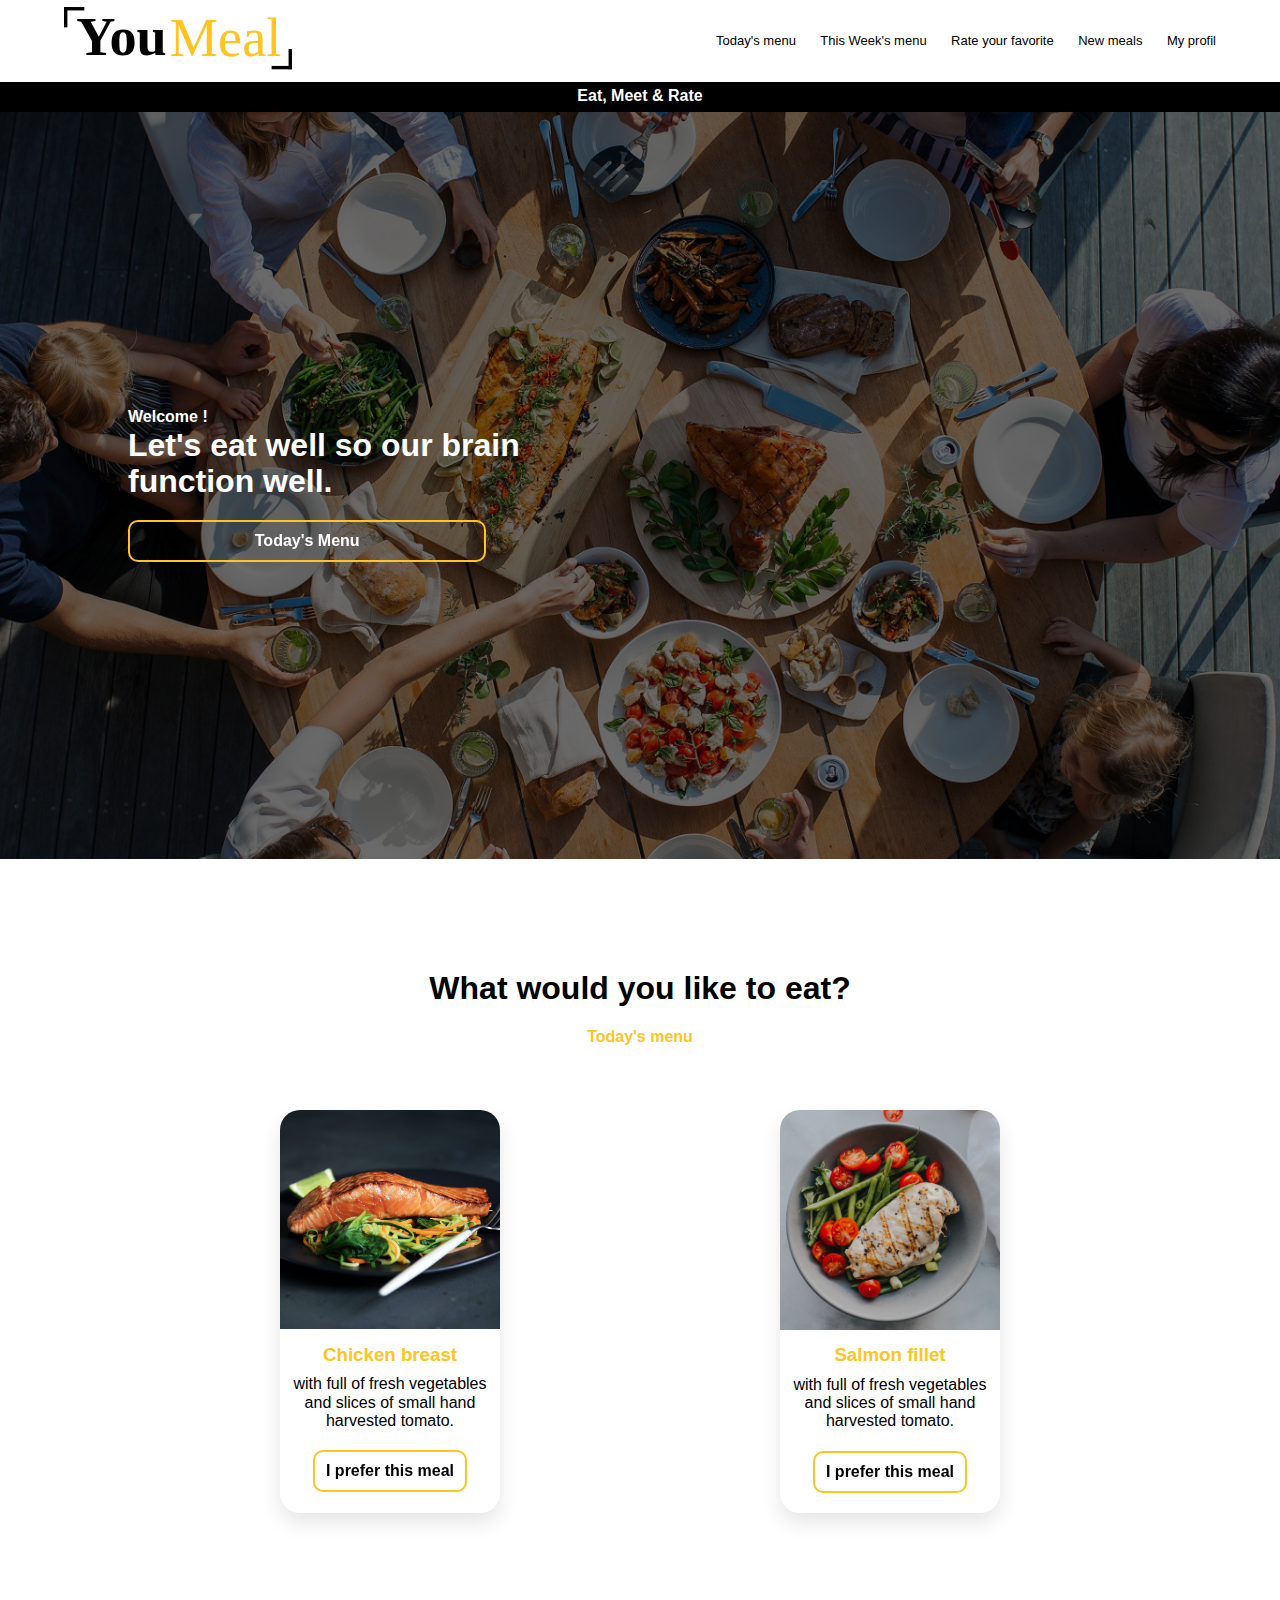
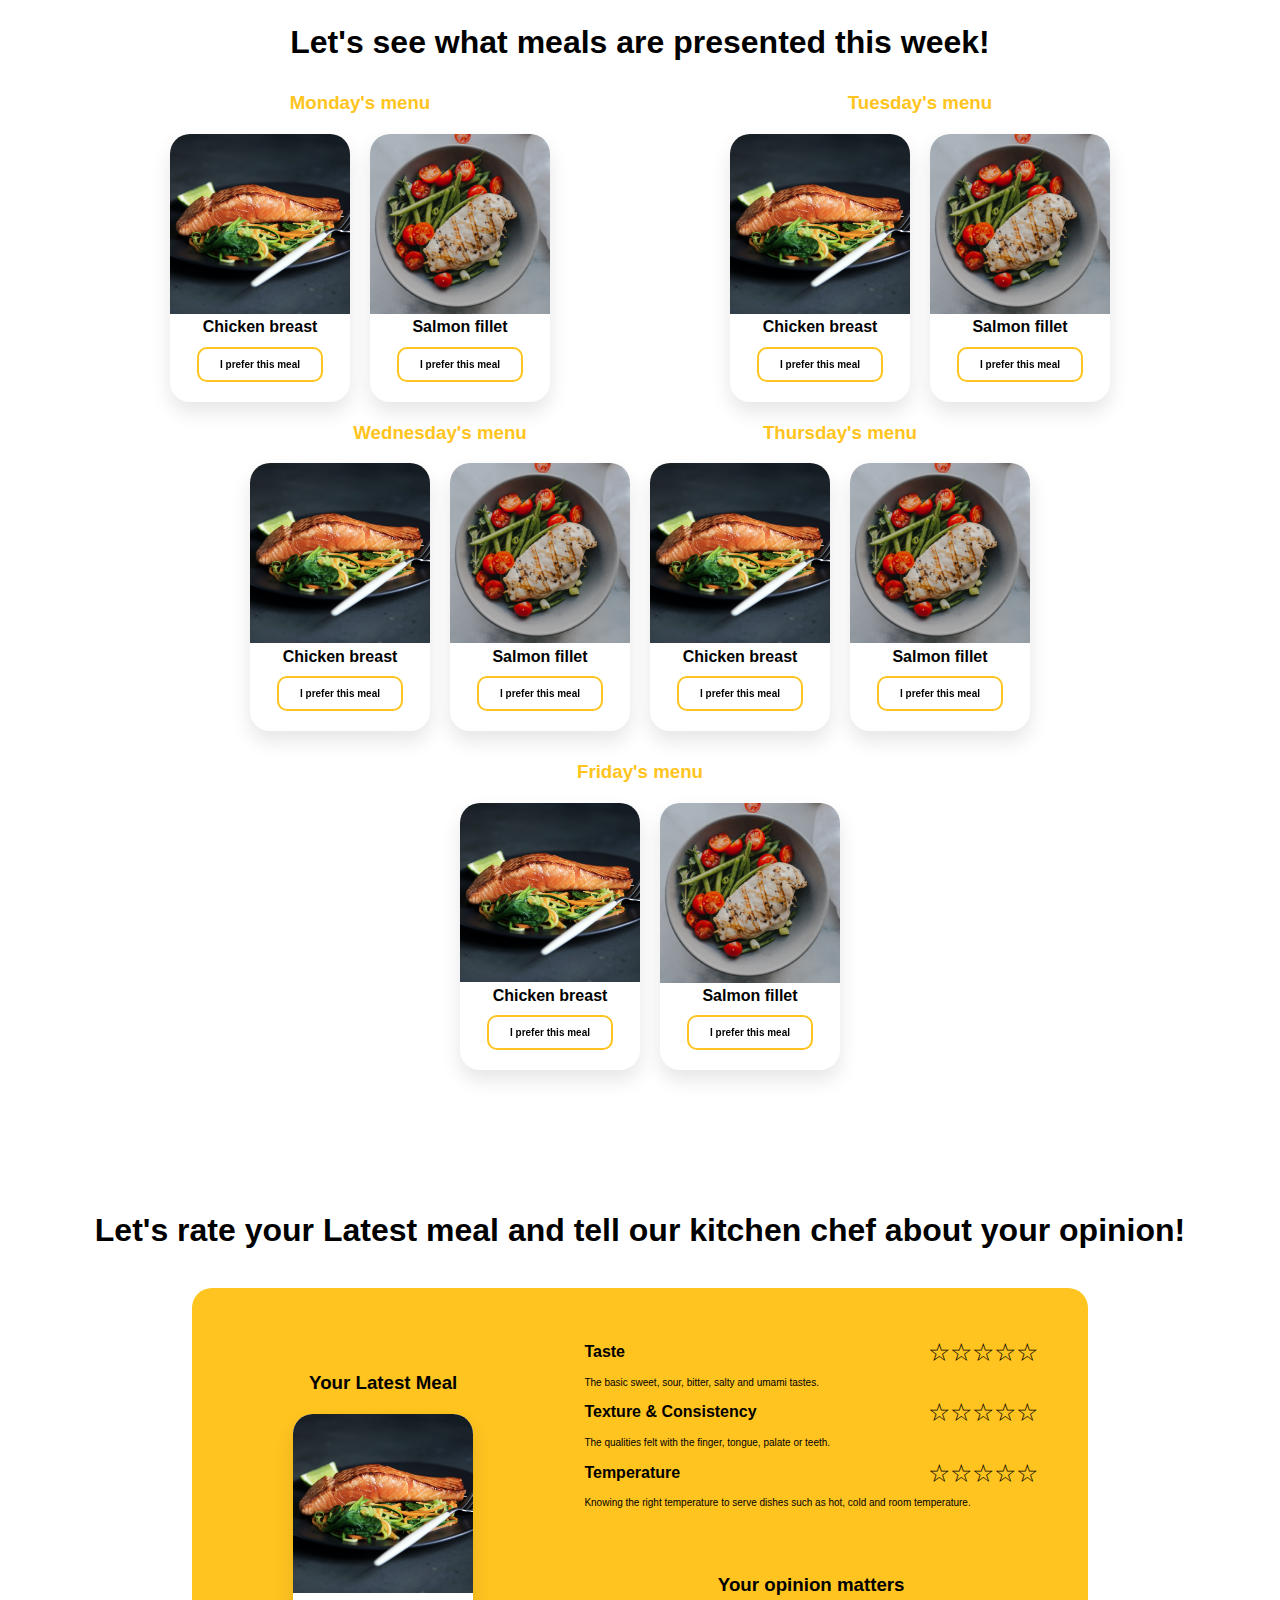
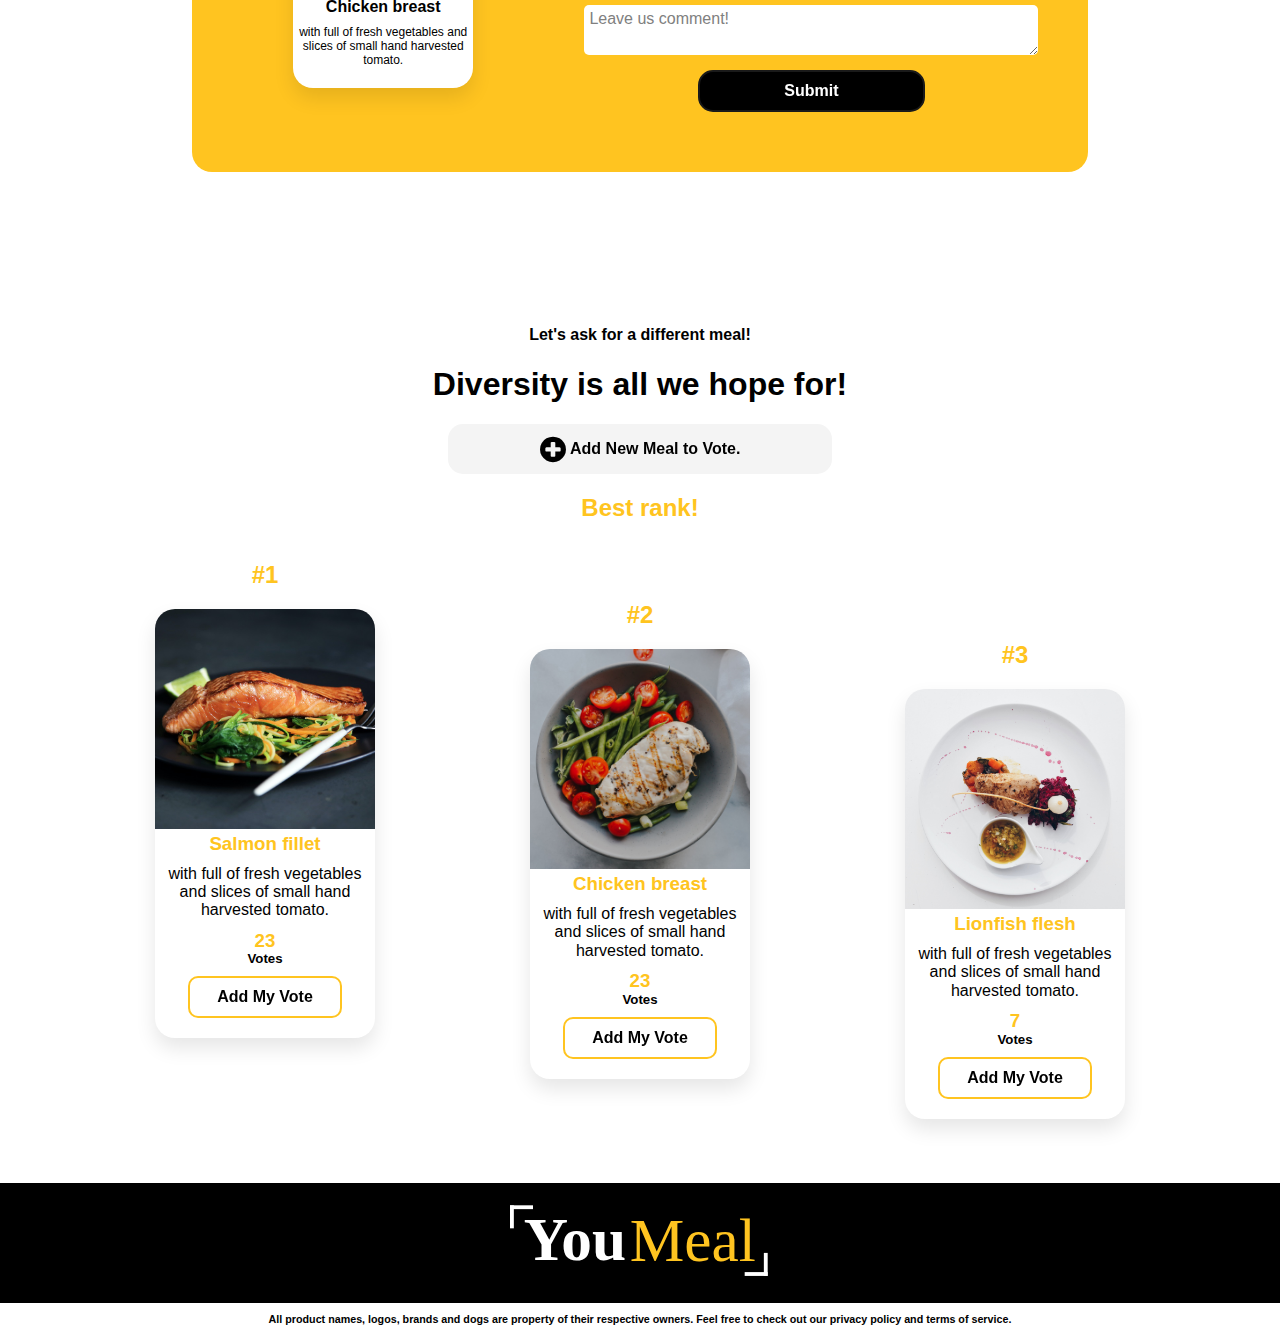
==== Website/index.html @ d88c161d "All Done" ====
<!DOCTYPE html>
<html lang="en">

<head>
    <link rel="stylesheet" href="normalize.css">
    <link rel="stylesheet" href="style.css">
    <meta charset="UTF-8">
    <meta http-equiv="X-UA-Compatible" content="IE=edge">
    <meta name="viewport" content="width=device-width, initial-scale=1.0">
    <meta name="description" content="Eat, Meet & Rate">
    <link rel="stylesheet" href="https://cdnjs.cloudflare.com/ajax/libs/font-awesome/4.7.0/css/font-awesome.min.css">
    <title>YouMeal</title>
</head>

<body>
    <!--///////////////////////////////////////////HEADER//////////////////////////////////////////////////-->
    <header>
        <div class="header">
            <div class="navigation1">
                <nav role="navigation">
                    <div class="menuToggle1">
                    <input type="checkbox"/>
                    <span></span>
                    <span></span>
                    <span></span>
                    <ul class="menu1">
                        <img style="width: 200px;" src="Icons\YoumealB.svg" alt="logo">
                        <div style="height: 10vh;"></div>
                        <a href="#Today" target="_top"><li>Today's menu</li></a>
                        <a href="#Week" target="_top"><li>This Week's menu</li></a>
                        <a href="#Rate" target="_top"><li>Rate your favorite</li></a>
                        <a href="#New" target="_top"><li>New meals</li></a>
                    </ul>
                    </div>
                </nav>
            </div>
            <div class="logo">
                <div>
                    <a href="index.html"><img src="Icons\YoumealB.svg" alt="logo"></a>
                </div>
            </div>
            <div class="navigation2">
                <div style="text-align: center;" class="menuToggle2">
                    <a href="profil.html"><i style="font-size: 30px; color: black;" class="fa fa-user" aria-hidden="true"></i></a>
                </div>
            </div>
            <div class="nav">
                <ul class="navbar">
                    <li><a href="#Today">Today's menu</a></li>
                    <li><a href="#Week">This Week's menu</a></li>
                    <li><a href="#Rate">Rate your favorite</a></li>
                    <li><a href="#New">New meals</a></li>
                    <li id="pad"><a href="profil.html">My profil</a></li>
                </ul>
            </div>
        </div>
    </header>
    <!--///////////////////////////////////////////MAIN////////////////////////////////////////////////////-->
    <main>
        <div class="section1">
            <div class="divider">
                <h4>Eat, Meet & Rate</h4>
            </div>
            <div class="bgmain">
                <div class="bg1">
                    <h4>Welcome !</h4>
                    <h1>Let's eat well so our brain function well.</h1>
                    <div style="height: 20px;"></div>
                    <a href="#Today"><button class="button-28" role="button">Today's Menu</button></a>
                </div>
                <div class="bg2">
                    <h1></h1>
                </div>
            </div>
        </div>
        <div id="Today">
            <div style="height: 10vh;"></div>
            <h1>What would you like to eat?</h1>
            <h4>Today's menu</h4>
            <div style="height: 7vh;"></div>
            <div class="todaymeal">
                <div class="m1">
                    <img src="Visuals/Meal1.png" alt="">
                    <h3>Chicken breast</h3>
                    <p>with full of fresh vegetables and slices of small hand harvested tomato.</p>
                    <button class="button-28" role="button">I prefer this meal</button>
                </div>
                <div class="m2">
                    <img src="Visuals/Meal2.png" alt="">
                    <h3>Salmon fillet</h3>
                    <p>with full of fresh vegetables and slices of small hand harvested tomato.</p>
                    <button class="button-28" role="button">I prefer this meal</button>
                </div>
            </div>
        </div>
        <div id="Week">
            <div style="height: 10vh;"></div>
            <h1>Let's see what meals are presented this week!</h1>
            <div class="todaymeal">
                <div>
                    <h3>Monday's menu</h3>
                    <div class="weekmeal">
                        <div class="m1">
                            <img src="Visuals/Meal1.png" alt="">
                            <h4>Chicken breast</h4>
                            <button class="button-28" role="button">I prefer this meal</button>
                        </div>
                        <div class="m2">
                            <img src="Visuals/Meal2.png" alt="">
                            <h4>Salmon fillet</h4>
                            <button class="button-28" role="button">I prefer this meal</button>
                        </div>
                    </div>
                </div>
                <div>
                    <h3>Tuesday's menu</h3>
                    <div class="weekmeal">
                        <div class="m1">
                            <img src="Visuals/Meal1.png" alt="">
                            <h4>Chicken breast</h4>
                            <button class="button-28" role="button">I prefer this meal</button>
                        </div>
                        <div class="m2">
                            <img src="Visuals/Meal2.png" alt="">
                            <h4>Salmon fillet</h4>
                            <button class="button-28" role="button">I prefer this meal</button>
                        </div>
                    </div>
                </div>
            </div>
            <div class="todaymeal">
                <div class="weekmealbtween">
                    <div>
                        <h3>Wednesday's menu</h3>
                        <div class="weekmeal">
                            <div class="m1">
                                <img src="Visuals/Meal1.png" alt="">
                                <h4>Chicken breast</h4>
                                <button class="button-28" role="button">I prefer this meal</button>
                            </div>
                            <div class="m2">
                                <img src="Visuals/Meal2.png" alt="">
                                <h4>Salmon fillet</h4>
                                <button class="button-28" role="button">I prefer this meal</button>
                            </div>
                        </div>
                    </div>
                    <div>
                        <h3>Thursday's menu</h3>
                        <div class="weekmeal">
                            <div class="m1">
                                <img src="Visuals/Meal1.png" alt="">
                                <h4>Chicken breast</h4>
                                <button class="button-28" role="button">I prefer this meal</button>
                            </div>
                            <div class="m2">
                                <img src="Visuals/Meal2.png" alt="">
                                <h4>Salmon fillet</h4>
                                <button class="button-28" role="button">I prefer this meal</button>
                            </div>
                        </div>
                    </div>
                </div>
            </div>
            <div class="todaymeal">
                <div class="weekmeal2">
                    <div>
                        <h3>Friday's menu</h3>
                        <div class="weekmeal">
                            <div class="m1">
                                <img src="Visuals/Meal1.png" alt="">
                                <h4>Chicken breast</h4>
                                <button class="button-28" role="button">I prefer this meal</button>
                            </div>
                            <div class="m2">
                                <img src="Visuals/Meal2.png" alt="">
                                <h4>Salmon fillet</h4>
                                <button class="button-28" role="button">I prefer this meal</button>
                            </div>
                        </div>
                    </div>
                </div>
            </div>
        </div>
        <div id="Rate">
            <div style="height: 10vh;"></div>
            <h1>Let's rate your Latest meal and tell our kitchen chef about your opinion!</h1>
            <div style="height: 2vh;"></div>
            <div class="todaymeal">
                <div class="rating">
                    <div class="rat1">
                        <h3>Your Latest Meal</h3>
                        <div class="weekmeal">
                            <div class="m1">
                                <img src="Visuals/Meal1.png" alt="">
                                <h4>Chicken breast</h4>
                                <p>with full of fresh vegetables and slices of small hand harvested tomato.</p>
                            </div>
                        </div>
                    </div>
                    <div class="rat2">
                        <div class="stars">
                            <div class="all">
                                <h4>Taste</h4>
                            </div>
                            <div>
                                <div>
                                    <div class="rating1">
                                        <a href="#1" title="Donner 1 étoiles">☆</a>
                                        <a href="#2" title="Donner 2 étoiles">☆</a>
                                        <a href="#3" title="Donner 3 étoiles">☆</a>
                                        <a href="#4" title="Donner 4 étoiles">☆</a>
                                        <a href="#5" title="Donner 5 étoiles">☆</a>
                                     </div>
                                </div>
                            </div>
                        </div>
                        <p>The basic sweet, sour, bitter, salty and umami tastes.</p>
                        <div class="stars">
                            <div class="all">
                                <h4>Texture & Consistency</h4>
                            </div>
                            <div>
                                <div>
                                    <div class="rating1">
                                        <a href="#1" title="Donner 1 étoiles">☆</a>
                                        <a href="#2" title="Donner 2 étoiles">☆</a>
                                        <a href="#3" title="Donner 3 étoiles">☆</a>
                                        <a href="#4" title="Donner 4 étoiles">☆</a>
                                        <a href="#5" title="Donner 5 étoile">☆</a>
                                    </div>
                                </div>
                            </div>
                        </div>
                        <p>The qualities felt with the finger, tongue, palate or teeth.</p>
                        <div class="stars">
                            <div class="all">
                                <h4>Temperature</h4>
                            </div>
                            <div>
                                <div>
                                    <div class="rating1">
                                        <a href="#1" title="Donner 1 étoiles">☆</a>
                                        <a href="#2" title="Donner 2 étoiles">☆</a>
                                        <a href="#3" title="Donner 3 étoiles">☆</a>
                                        <a href="#4" title="Donner 4 étoiles">☆</a>
                                        <a href="#5" title="Donner 5 étoile">☆</a>
                                     </div>
                                </div>
                            </div>
                        </div>
                        <p>Knowing the right temperature to serve dishes such as hot, cold and room temperature.</p>
                        <div style="height: 5vh;"></div>
                        <h3>Your opinion matters</h3>
                        <textarea rows="4" cols="50" name="comment" form="usrform">Leave us comment!</textarea>
                        <pre></pre>
                        <div class="btn">
                            <button type="submit" class="button-27" role="button">Submit</button>
                        </div>
                    </div>
                </div>
            </div>
        </div>
        <div id="New">
            <div style="height: 10vh;"></div>
            <h4>Let's ask for a different meal!</h4>
            <h1>Diversity is all we hope for!</h1>
            <div class="btn">
                <button type="menu" class="button-27" role="button"><i style="font-size: 30px;" class="fa fa-plus-circle" aria-hidden="true"></i> <span> Add New Meal to Vote.</span></button>
            </div>
            <h2>Best rank!</h2>
            <div>
                <div class="todaymeal">
                    <div>
                        <h2>#1</h2>
                        <div class="m1">
                            <img src="Visuals/Meal1.png" alt="">
                            <h3>Salmon fillet</h3>
                            <p>with full of fresh vegetables and slices of small hand harvested tomato.</p>
                            <h3>23</h3>
                            <h5>Votes</h5>
                            <button class="button-28" role="button">Add My Vote</button>
                        </div>
                    </div>
                    <div class="n2">
                        <h2>#2</h2>
                        <div class="m1">
                            <img src="Visuals/Meal2.png" alt="">
                            <h3>Chicken breast</h3>
                            <p>with full of fresh vegetables and slices of small hand harvested tomato.</p>
                            <h3>23</h3>
                            <h5>Votes</h5>
                            <button class="button-28" role="button">Add My Vote</button>
                        </div>
                    </div>
                    <div class="n3">
                        <h2>#3</h2>
                        <div class="m1">
                            <img src="Visuals/Meal3.jpg" alt="">
                            <h3>Lionfish flesh</h3>
                            <p>with full of fresh vegetables and slices of small hand harvested tomato.</p>
                            <h3>7</h3>
                            <h5>Votes</h5>
                            <button class="button-28" role="button">Add My Vote</button>
                        </div>
                    </div>
                </div>
            </div>
        </div>
    </main>
    <!--///////////////////////////////////////////FOOTER//////////////////////////////////////////////////-->
    <footer>
        <div class="footer1">
            <img src="Icons/YoumealW.svg" alt="logo">
        </div>
        <div class="footer2">
            <div><h6>All product names, logos, brands and dogs are property of their respective owners. Feel free to check out our privacy policy and terms of service.</h6></div>
        </div>
    </footer>
</body>

</html>
---- Website/style.css ----
*{
    margin: 0;
    padding: 0;
    list-style: none;
    text-decoration: none;
    font-family: Arial, Helvetica, sans-serif;
    box-sizing: border-box;
    scroll-behavior: smooth;
}


@media screen and (min-width: 710px){
    header{
        padding: 0 5%;
    }
}
















/* login starts */

.bg {
    background-image: url("Visuals/login1.png");
    background-color: #cccccc;
    background-position: center;
    background-repeat: no-repeat;
    background-size: cover;
    width: 100%;
    height: 100vh;
    max-height: 1000px;
}

.main {
    display: flex;
    justify-content: center;
    align-items: center;
    width: 100%;
    height: 100vh;
    max-height: 1000px;
}

.submain {
    display: flex;
    justify-content: center;
    align-items: center;
    width: 100%;
    height: 100%;
}

.submain .logo {
    width: 100%;
    text-align: center;
}

.submain .logo img {
    width: 70%;
}

.login-container {
    width: 100%;
    height: 100%;
    padding: 5% 3%;
    display: flex;
    justify-content: center;
    align-items: center;
}

.form-container {
    width: 100%;
    height: 100%;
    color: white;
    background-color: rgba(255, 196, 32, 0.9);
    border-radius: 10px;
    text-align: center;
    display: flex;
    justify-content: space-evenly;
    align-items: center;
    flex-direction: column;
    height: 100%;
}

.form-container a {
    color: black;
}

.form-main {
    width: 100%;
}

.form-main button {
    height: 50px;
    width: 60%;
    font-size: 15px;
    font-weight: bold;
    color: white; 
    background: black;
    border: none ; 
    border-radius: 10px; 
    padding: 0;
    margin: 20px 0 20px 0;
}

.form-main input {
    margin: 0 0 .4em 0;
    width: 80%;
    height: 50px;
    border-radius: 10px;
    box-sizing: border-box;
    border: 0;
}

.form-main [type='email'] {
    padding: 20px;
}


.form-main [type='email']:focus {
    border: 0;
    border-bottom: 5px solid black;
    color: #2c3e50;
    outline: none;
}

.form-main [type='password'] {
    padding: 20px;
}

.form-main [type='password']:focus {
    border: 0;
    border-bottom: 5px solid black;
    color: #2c3e50;
    outline: none;
}


/* login ends */
















/* humbergermenu starts */

.navigation1 {
    margin-left: 20px;
}

.menuToggle1{
    display: block;
    position: relative;
    top: 0;
    left: 0px;
    z-index: 1;
    background-color: white;
    padding: 4px;
    border-radius: 6px;
    box-shadow: rgb(0 0 0 / 46%) 0 2px 5px;
}


.menuToggle2{
    margin-right: 20px;
    width: 41px;
    height: 40px;
    background-color: white;
    padding: 4px;
    border-radius: 6px;
    box-shadow: rgb(0 0 0 / 46%) 0 2px 5px;
}



.menuToggle1 a{
    text-decoration: none;
    color: #232323;
    transition: color 0.3s ease;
}

.menuToggle1 a:hover{
    color: gold;
}

.menuToggle1 input{
    display: block;
    width: 40px;
    height: 32px;
    position: absolute;
    top: -7px;
    left: -5px;
    opacity: 0;
    z-index: 2; 
}

.menuToggle1 span{
    display: block;
    width: 33px;
    height: 4px;
    margin-top: 5px;
    margin-bottom: 5px;
    position: relative;
    background: black;
    border-radius: 3px;
    z-index: 1;
    transform-origin: 4px 0px;
    transition: transform 0.5s cubic-bezier(0.77,0.2,0.05,1.0), background 0.5s cubic-bezier(0.77,0.2,0.05,1.0), opacity 0.55s ease;
}

.menuToggle1 span:first-child{
transform-origin: 0% 0%;
}

.menuToggle1 span:nth-last-child(2){
transform-origin: 0% 100%;
}

.menuToggle1 input:checked ~ span{
opacity: 1;
transform: rotate(45deg) translate(-2px, -1px);
background: #232323;
}

.menuToggle1 input:checked ~ span:nth-last-child(3){
opacity: 0;
transform: rotate(0deg) scale(0.2, 0.2);
}

.menuToggle1 input:checked ~ span:nth-last-child(2){
transform: rotate(-45deg) translate(0, -1px);
}

.menu1 {
position: absolute;
width: 300px;
height: 120vh;
margin: -100px 0 0 -50px;
padding: 50px;
padding-top: 125px;
background: #ededed;

list-style-type: none;
transform-origin: 0% 0%;
transform: translate(-100%, 0);
transition: transform 0.5s cubic-bezier(0.77,0.2,0.05,1.0);
touch-action: none;
}

.menu1 li{
padding: 10px 0;
font-size: 22px;
}

.menuToggle1 input:checked ~ ul{
    transform: none;
    position: fixed;
}

input:checked body {
    overflow: hidden;
}

@media screen and (min-width: 710px){
   
    .navigation1 {
        display: none;
    }

    .navigation2 {
        display: none;
    }
    .header .logo {
        width: 20%;
    }
}

@media screen and (max-width: 710px){
   
    .header .nav {
        display: none;
    }

    .header .logo {
        width: 40%;
    }
}


/* humbergermenu ends */



















/* header starts */


.header {
    display: flex;
    justify-content: space-between;
    align-items: center;
    padding: 5px 0;
}



.header .nav {
    width: 80%;
}

.header .logo img {
    width: 100%;
}

.header .nav {
    text-align: end;
}

.navbar li {
    display: inline-block;
    white-space: nowrap;
}

.navbar a {
    color: black;
    font-size: small;
    padding: 0 10px;
}

.navbar a:hover {
    font-weight: bold;
}


/* hover line */
.navbar a {
    display: inline-block;
    text-decoration:none;
}
.navbar a:after {
    content: "";
    display: block;
    width: 0;
    border-bottom: 1.6px solid;
    margin: 0 auto;
    transition:all 0.3s linear 0s;
}
 
.navbar a:hover:after {
    width: 90%;
}


.navbar #pad a {
    padding: 0 0 0 10px;
}

/* header ends */


















/* #######  main starts */


/* divider starts */

main .section1 .divider {
    width: 100%;
    height: 30px;
    color: white;
    background-color: black;
    text-align: center;
}
main .section1 .divider h4 {
    padding: 5px 0;
}


/* divider ends */



/* banner1 starts */
main .section1 .bgmain {
    background-image: linear-gradient(rgba(0, 0, 0, 0.5), rgba(0, 0, 0, 0.5)), url("Visuals/home1.png");
    background-color: #cccccc;
    background-position: center;
    background-repeat: no-repeat;
    background-size: cover;
    width: 100%;
    height: 83vh;
    display: flex;
    justify-content: space-evenly;
    align-items: center;
    color: white;
}
main .section1 .bgmain h1 {
    margin: 0;
}
main .section1 .bgmain .bg1 {
    width: 40%;
}
main .section1 .bgmain .bg2 {
    width: 30%;
}

main .section1 h4 {
    text-align: start;
}

main .section1 h1 {
    text-align: start;
}

main .section1 .divider h4 {
    text-align: center;
}





.button-28 {
  appearance: none;
  background-color: transparent;
  border: 2px solid rgba(255, 196, 32, 1);
  border-radius: 10px;
  box-sizing: border-box;
  color: white;
  cursor: pointer;
  display: inline-block;
  font-size: 16px;
  font-weight: 600;
  line-height: normal;
  margin: 0;
  min-height: 20px;
  min-width: 0;
  outline: none;
  padding: 10px 10px;
  text-align: center;
  text-decoration: none;
  transition: all 300ms cubic-bezier(.23, 1, 0.32, 1);
  user-select: none;
  -webkit-user-select: none;
  touch-action: manipulation;
  width: 70%;
  will-change: transform;
}

.button-28:disabled {
  pointer-events: none;
}

.button-28:hover {
  color: #fff;
  background-color: rgba(255, 196, 32, 1);
  box-shadow: rgba(0, 0, 0, 0.25) 0 8px 15px;
  transform: translateY(-2px);
}

.button-28:active {
  box-shadow: none;
  transform: translateY(0);
}

@media screen and (max-width: 620px){
    main .section1 .bgmain .bg2 {
        display: none;    
    }
    main .section1 .bgmain .bg1 {
        width: 100%;    
        text-align: center;
    }
    main .section1 h4 {
        text-align: center;
    }
    main .section1 h1 {
        text-align: center;
    }
}


/* banner1 ends */


/* today's start */

main h1, h4{
    text-align: center;
}

#Today h4{
    color: rgba(255, 196, 32, 1);
}

main .todaymeal {
    display: flex;
    justify-content: space-evenly;
    align-content: center;
    text-align: center;
}

main .todaymeal .m1 {
    width: 30%;
    max-width: 220px;
    min-width: 180px;
    border-radius: 20px;
    padding: 0 0 10px 0;
    box-shadow: 0 10px 20px rgba(0,0,0,.1);
}

main .todaymeal .m2 {
    width: 30%;
    max-width: 220px;
    min-width: 180px;
    border-radius: 20px;
    padding: 0 0 10px 0;
    box-shadow: 0 10px 20px rgba(0,0,0,.1);
}

main .todaymeal button {
    margin: 10px 0;
}
main .todaymeal h3, p {
    margin: 10px 0;
}
main .todaymeal img {
    width: 100%;
    border-radius: 20px 20px 0 0;
}

main .todaymeal h3 {
    color: rgba(255, 196, 32, 1);
    text-align: center;
}

main .todaymeal .button-28 {
    color: black;
}


/* today's ends */



/* week start */

.weekmeal {
    display: flex;
    justify-content: center;
    align-items: center;
    width: 100%;
}
.weekmeal div {
    margin: 10px;
}

.weekmeal button {
    font-size: 10px;
}


.weekmeal2 {
    display: flex;
    justify-content: center;
    align-items: center;
    width: 50%;
}
.weekmeal2 div {
    margin: 10px;
}

.weekmeal2 button {
    font-size: 10px;
}

.weekmealbtween {
    display: flex;
    justify-content: center;
    align-items: center;
    width: 70%;
}

.todaymeal .weekmeal .m1 {
    max-width: 100px;
}

.todaymeal .weekmeal .m2 {
    max-width: 100px;
}


@media screen and (max-width: 810px){
   
    .todaymeal {
        flex-wrap: wrap;
        justify-content: space-evenly;
    }
    .weekmealbtween {
        flex-wrap: wrap;
        justify-content: space-evenly;
    }
}
/* week ends */



/* rate start */

.rating {
    background-color: rgba(255, 196, 32, 1);
    color: black;
    margin: auto;
    padding: 20px 20px;
    width: 70%;
    border-radius: 20px;
    display: flex;
    justify-content: center;
    align-items: center;
}

.todaymeal .rating h3 {
    color: black;
}
.rating .m1 {
    background-color: white;
}
.rat1 {
    width: 40%;
    text-align: start;
} 
.rat1 p {
    font-size: 12px;
} 

.rat2 {
    width: 60%;
    text-align: start;
    padding: 30px;
} 
.rat2 p{
    font-size: 10px;
} 

.rat2 .stars  {
    display: flex;
    justify-content: space-between;
    align-items: center;
}
.rat2 .stars .all {
    width: 40%;
}

.rat2 .stars .all h4{
    text-align: start;
}

.rat1 .m1 p {
    text-align: center;
}






/**Debut  Etoiles **/

body main #rete2 .rating1{
    min-width: 30%;
}

body  .rating1 a {
    color: black;
    text-decoration: none;
    font-size: 25px;
    float: right;
}

.rating1 a:focus, .rating1 a:hover, .rating1 a:hover ~ a, .rating1 a:focus ~ a {
    color: white;
}

/**Fin Etoile **/




/* comment box */

#Rate .rat2 textarea{
    border-radius: 5px;
    border: none;
    padding: 5px;
    color: grey;
    width: 100%;
    height: 50px;
}






/* CSS */
.button-27 {
    appearance: none;
    background-color: #000000;
    border: 2px solid #1A1A1A;
    border-radius: 15px;
    box-sizing: border-box;
    color: #FFFFFF;
    cursor: pointer;
    display: inline-block;
    font-size: 16px;
    font-weight: 600;
    line-height: normal;
    margin: 0;
    min-height: 30px;
    min-width: 0;
    outline: none;
    padding: 10px 5px;
    text-align: center;
    text-decoration: none;
    transition: all 300ms cubic-bezier(.23, 1, 0.32, 1);
    user-select: none;
    -webkit-user-select: none;
    touch-action: manipulation;
    width: 50%;
    will-change: transform;
}

.button-27:disabled {
    pointer-events: none;
}

.button-27:hover {
    box-shadow: rgba(0, 0, 0, 0.25) 0 8px 15px;
    transform: translateY(-2px);
}

.button-27:active {
    box-shadow: none;
    transform: translateY(0);
}


main .rat2 .btn {
    text-align: center;
}








@media screen and (max-width: 620px){
    .rating {
        flex-wrap: wrap;
    }
    .rat2 {
        min-width: 100%;
    }
    .weekmeal2 div {
        margin: 10px 0;
    }
    .weekmeal {
        flex-wrap: wrap;
    }

    #Week .todaymeal h3 {
        padding-top: 60px;
    }

}




@media screen and (max-width: 810px){
   
    .rating {
        width: 90%;
    }
}
/* rate ends */










/* add meal starts */

#New .todaymeal h3 {
    margin: 0;
}

#New .btn .button-27 {
    color: black;
    background-color: #F4F4F4;
    border-radius: 15px;
    border: none;
    width: 30%;
}

#New .btn i, span {
    vertical-align: middle;
}

#New .btn {
    text-align: center;
}

#New h2 {
    text-align: center;
    color: rgba(255, 196, 32, 1);
    padding: 20px 0;
}

#New .todaymeal .m1 {
    max-width: 220px;
    min-width: 220px;
}

#New .n2 {
    margin-top: 40px;
}

#New .n3 {
    margin-top: 80px;
}

#New {
    margin: 5% 0;
}

@media screen and (max-width: 484px){
   
    #New .n2 {
        margin-top: 0px;
    }
    
    #New .n3 {
        margin-top: 0px;
    }
}

@media screen and (max-width: 742px){

    #New .btn .button-27 {
        width: 50%;
    }
}

@media screen and (max-width: 440px){

    #New .btn .button-27 {
        width: 80%;
    }
}




/* add meal ends */

/* ####### main ends */






















/* footer start */


.footer1 {
    background-color: black;
    text-align: center;
    width: 100%;
}

.footer1 img {
    padding: 20px;
    width: 60%;
    max-width: 300px;
}

.footer2 {
    padding: 10px 20px;
    color: black;
    text-align: center;
}

/* footer ends */
















/* profil starts */

.profilmenu {
    display: flex;
    justify-content: space-evenly;
    align-items: center;
}

.side1 #pimg {
    background-color: rgba(255, 196, 32, 1);
    border: 3px solid black;
    width: 200px;
    height: 200px;
    border-radius: 100px;
    text-align: center;
    margin: auto;
}

#pimg img {
    width: 140px;
    padding: 10px 0;
    color: black;
}

#info {
    text-align: center;
}


.side21, .side22 {
    margin: auto;
    text-align: center;
    width: 100%;
    border-radius: 20px;
    padding: 0 0 10px 0;
    box-shadow: 0 10px 20px rgba(0,0,0,.1);
    height: 100%;
}
.side1 {
    text-align: center;
    width: 47%;
    border-radius: 20px;
    padding: 0 0 10px 0;
    box-shadow: 0 10px 20px rgba(0,0,0,.1);
}
.side2 {
    width: 47%;
}

.side23 {
    display: flex;
    justify-content: space-evenly;
    align-items: center;
    text-align: center;
}

.side23 div  {
    width: 47%;
}

.side23 div  button {
    width: 100%;
}

.side23 div button i, span {
    vertical-align: middle;
}


@media screen and (max-width: 600px){

    .profilmenu {
        flex-wrap: wrap;
    }
    .side1, .side2{
        width: 90%;
    }
    .side2 {
        margin-top: 20px;
    }
}

/* profil ends */












/* chef panel starts */

.stats #Today h3,h5 {
    text-align: center;
}

.stats #Today p{
    font-size: 70px;
}

.selector {
    display: flex;
    justify-content: center;
    align-items: center;
}



.one {
    display: none;
}

.weekselect {
    padding: 0;
    margin-right: 10px;
    width: 25%;
    height: 44px;
    border-radius: 15px ; 
    border: 3px solid black;
    overflow: hidden;
    background-color: #fff;
    background: #fff;
    position: relative;
}
.weekselect select {
    color: gray;
    font-size: 20px;
    padding: 7px 10px;
    width: 100%; 
}

.weekselect {
    padding: 0;
    margin: 5px;
    width: 25%;
}

.selector .button-27 {
    width: 100%;
}

.selector .btn {
    width: 15%;
}

.stoday h3 {
    text-align: center;
}









/* week edit */

.weekedit {
    display: flex;
    justify-content: space-evenly;
    align-items: center;
    flex-wrap: wrap;
}

.weekedit h3 {
    margin: 20px 0;
}

.weekedit .btn .button-27 {
    color: black;
    background-color: #F4F4F4;
    border-radius: 15px;
    border: none;
    width: 50%;
}

.weekedit .btn i, span {
    vertical-align: middle;
}

.weekedit .btn {
    text-align: center;
}

.stats #Rate p{
    font-size: 15px;
}

.stats #Rate h4{
    color: black;
}



.comment {
    display: flex;
    justify-content: space-evenly;
    align-items: center;

}

#prof {
    color: black;
    background-color: white;
}

#Rate .rat2 .r2 p {
    text-align: center;
    font-size: 20px;
}

/* chef panel ends */






/* admin panel starts */

main .admin {
    padding: 20px;
}

main .adminpanel {
    margin:  auto;
    background-color: rgb(236, 236, 236);
    text-align: center;
    width: 100%;
    border-radius: 20px;
    padding: 0 0 10px 0;
    -moz-box-shadow: 0 0 5px #999;
    -webkit-box-shadow: 0 0 5px #999;
    box-shadow: 0 0 5px #999;
    height: 80vh;
    display: flex;
    justify-content: space-evenly;
    align-items: center;
}

main .adminpanel div {
    width: 100%;
}

.adminpanel .rclogs, .vlogs{
    display: flex;
    justify-content: space-evenly;
    align-items: center;
}

.rclogs div {
    width: 100%;
}

.rclogs .button-27 {
    width: 90%;
}
.vlogs .button-27 {
    width: 90%;
}

.rclogs .button-27 i, span {
    vertical-align: middle;
}
.vlogs .button-27 i, span {
    vertical-align: middle;
}

.clog {
    background-color: rgb(204, 204, 204);
    border-radius: 15px;
    margin: 5px;
}


.logged-in {
    color: green;
  }
  
  .logged-out {
    color: red;
  }
/* admin panel ends */
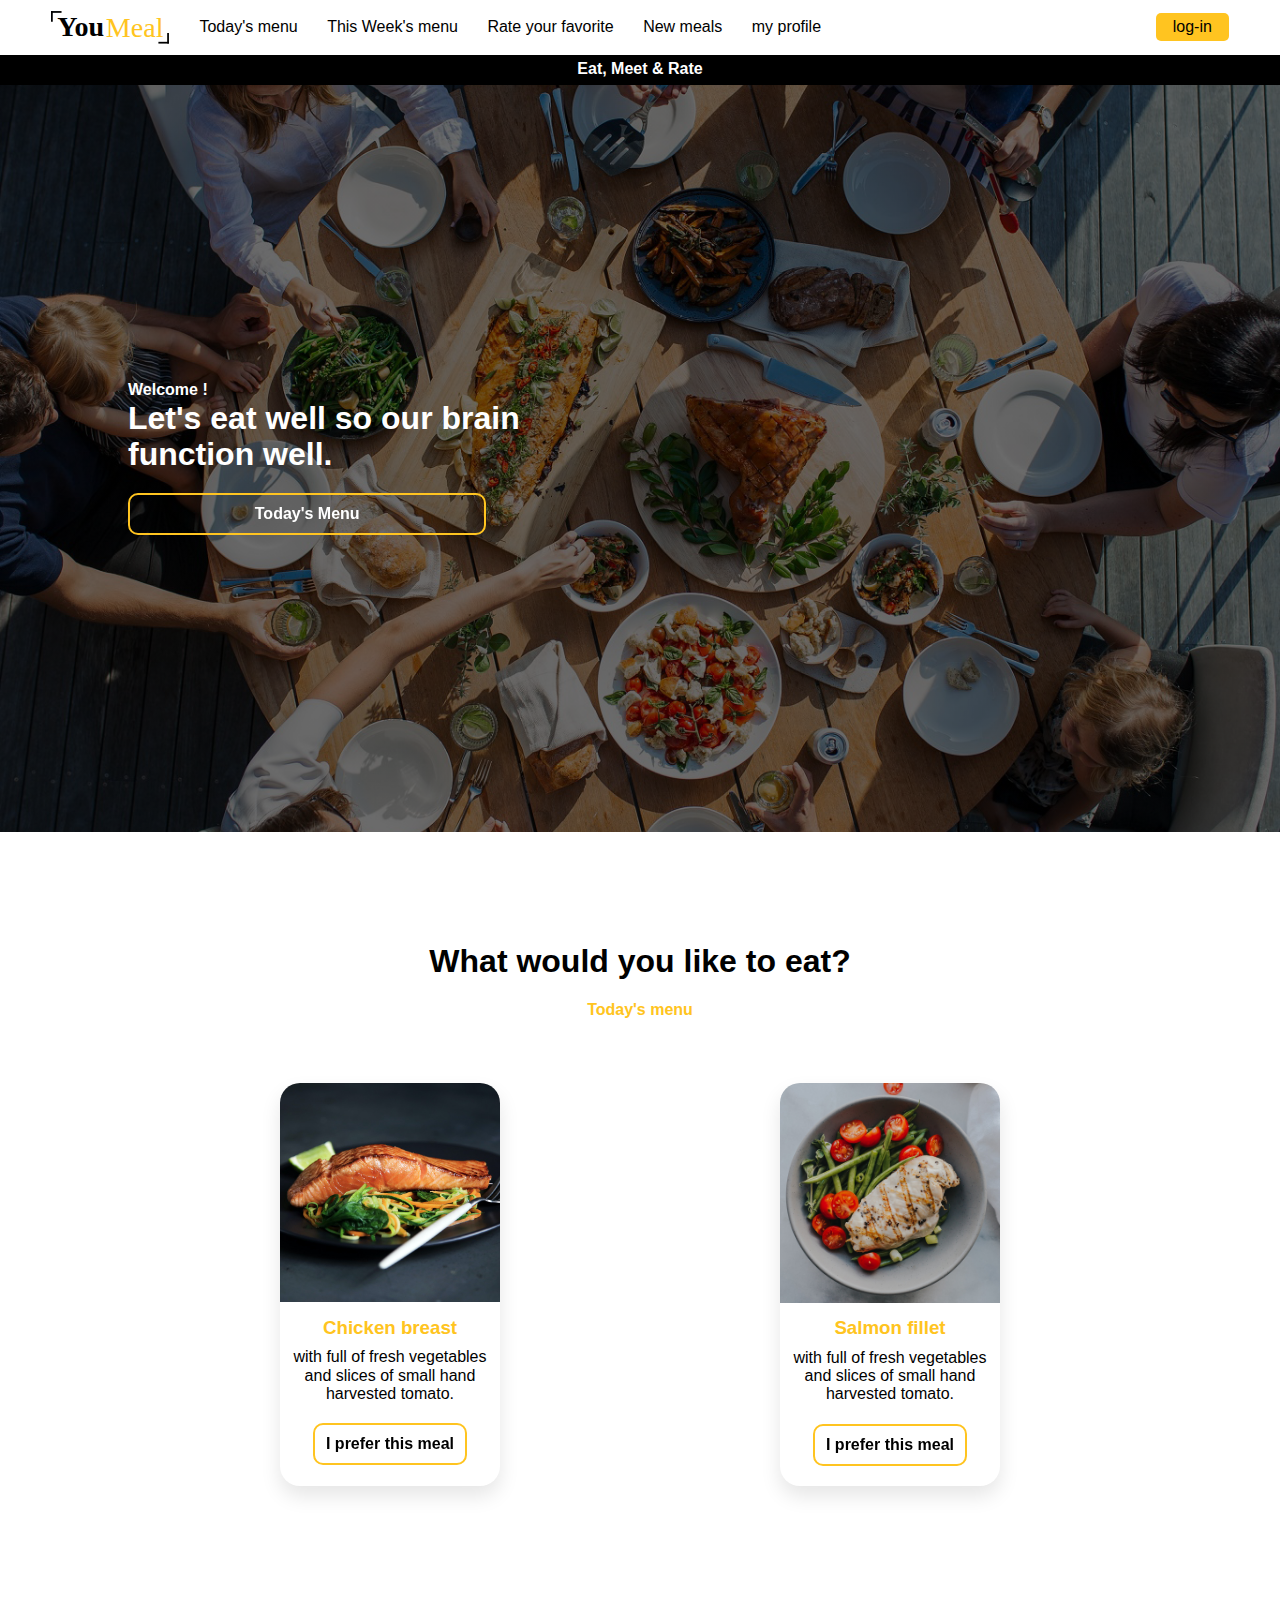
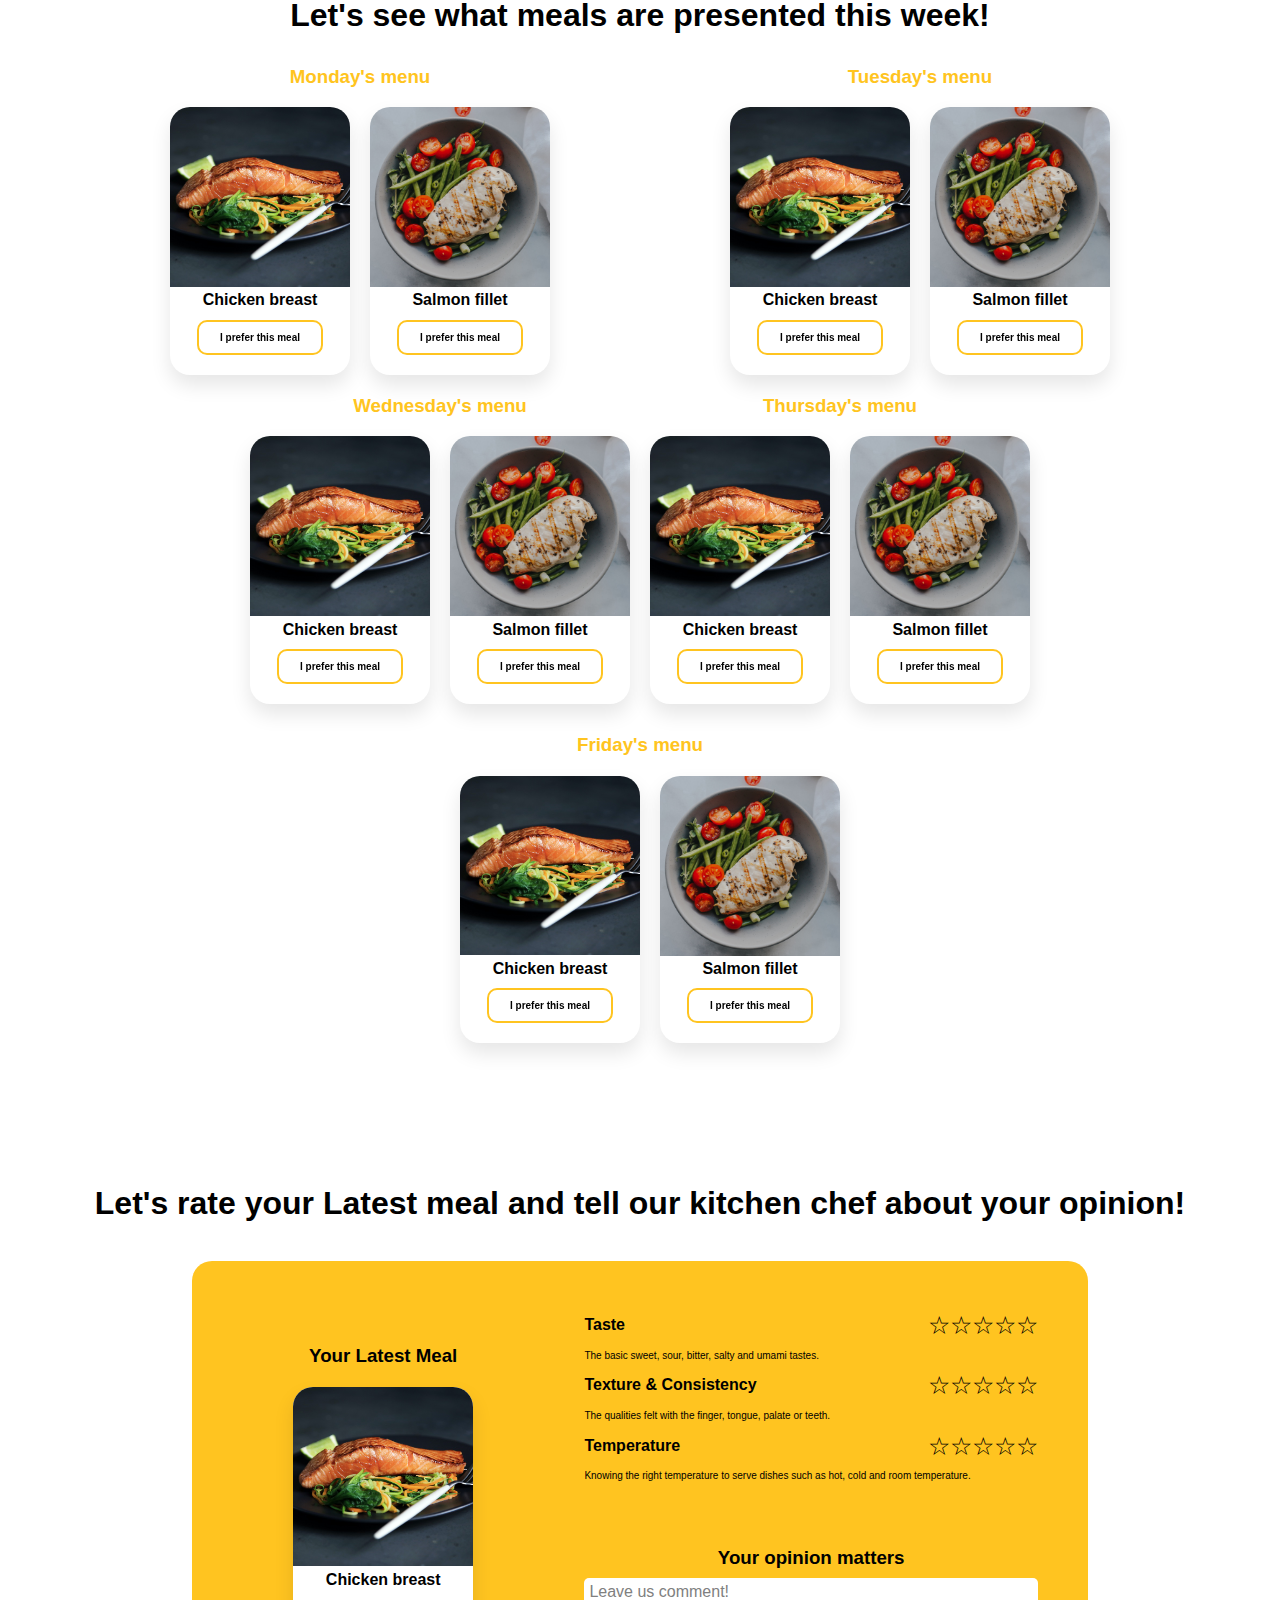
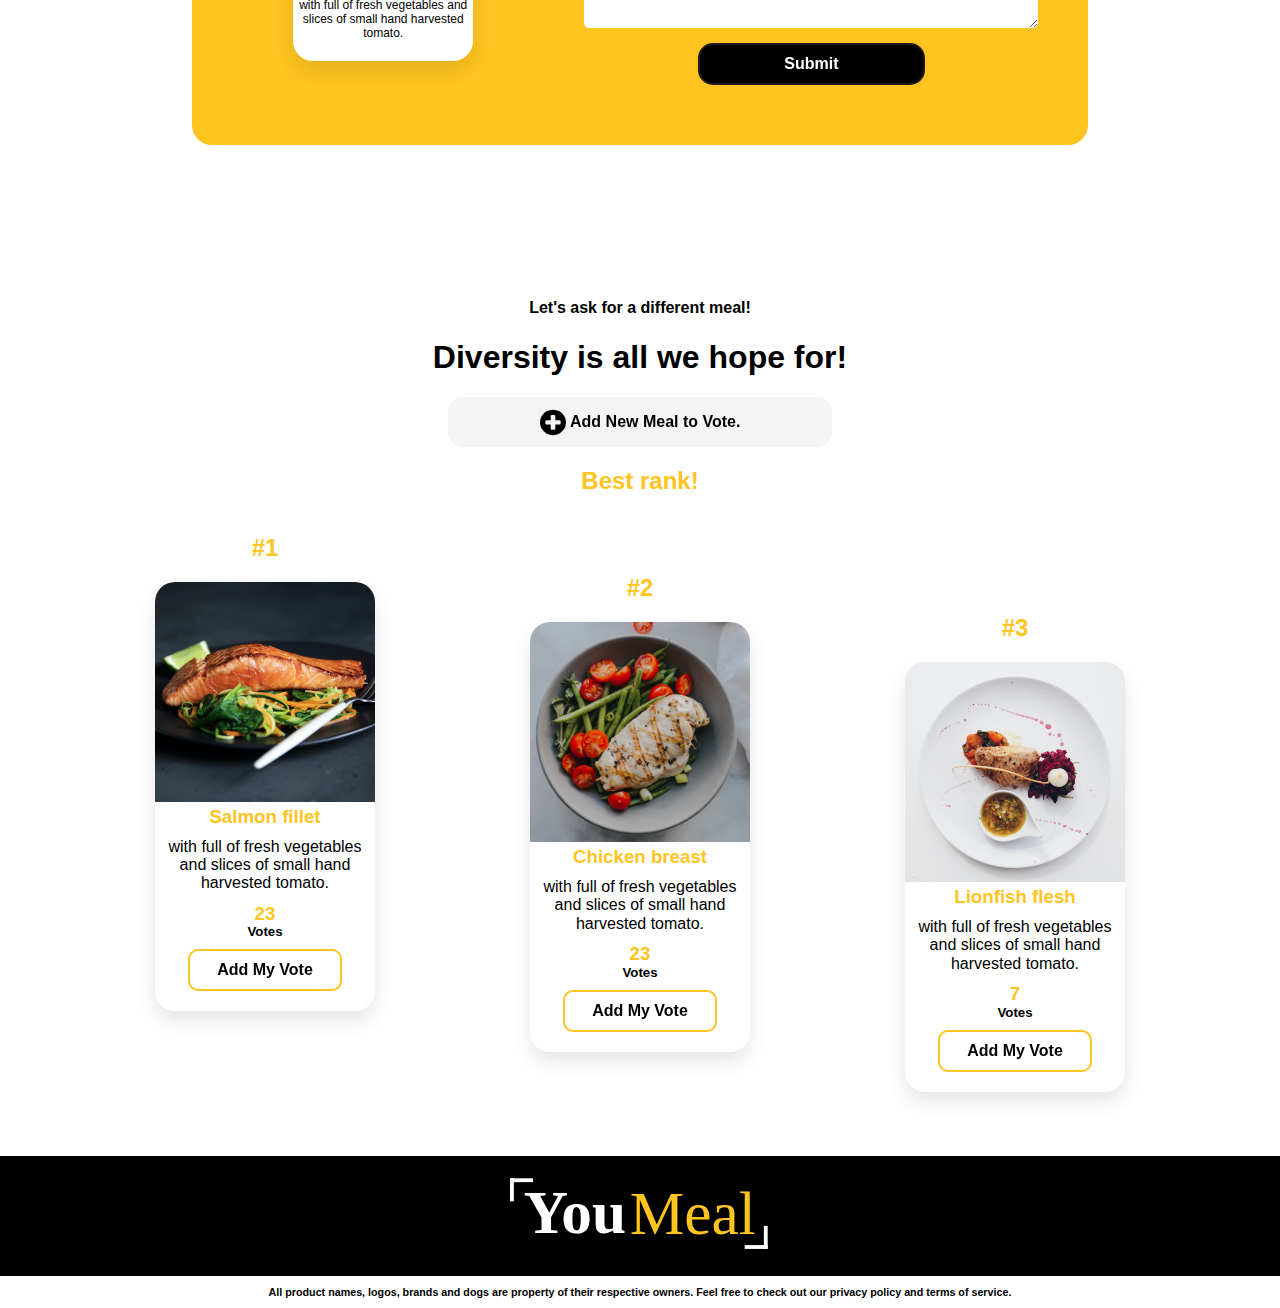
==== commit 93172863: "done" ====
--- a/Website/index.html
+++ b/Website/index.html
@@ -15,44 +15,39 @@
 <body>
     <!--///////////////////////////////////////////HEADER//////////////////////////////////////////////////-->
     <header>
-        <div class="header">
-            <div class="navigation1">
-                <nav role="navigation">
-                    <div class="menuToggle1">
-                    <input type="checkbox"/>
-                    <span></span>
-                    <span></span>
-                    <span></span>
-                    <ul class="menu1">
-                        <img style="width: 200px;" src="Icons\YoumealB.svg" alt="logo">
-                        <div style="height: 10vh;"></div>
-                        <a href="#Today" target="_top"><li>Today's menu</li></a>
-                        <a href="#Week" target="_top"><li>This Week's menu</li></a>
-                        <a href="#Rate" target="_top"><li>Rate your favorite</li></a>
-                        <a href="#New" target="_top"><li>New meals</li></a>
-                    </ul>
-                    </div>
-                </nav>
-            </div>
-            <div class="logo">
-                <div>
-                    <a href="index.html"><img src="Icons\YoumealB.svg" alt="logo"></a>
-                </div>
-            </div>
-            <div class="navigation2">
-                <div style="text-align: center;" class="menuToggle2">
-                    <a href="profil.html"><i style="font-size: 30px; color: black;" class="fa fa-user" aria-hidden="true"></i></a>
-                </div>
-            </div>
-            <div class="nav">
-                <ul class="navbar">
-                    <li><a href="#Today">Today's menu</a></li>
-                    <li><a href="#Week">This Week's menu</a></li>
-                    <li><a href="#Rate">Rate your favorite</a></li>
-                    <li><a href="#New">New meals</a></li>
-                    <li id="pad"><a href="profil.html">My profil</a></li>
+        <input type="checkbox" id="check">
+        <nav class="liste-header">
+            <img src="images/icon.svg" alt="photo" class="logo">
+            <img src="./images/icon-responsive.svg" alt="" class="logo-menu">
+            <a href="#Today">Today's menu</a>
+            <a href="#Week">This Week's menu</a>
+            <a href="#Rate">Rate your favorite</a>
+            <a href="#New">New meals</a>
+            <a href="profil.html">my profile</a>
+            <ul>
+                <li>Eat, Meet & Rate</li>
+            </ul>
+        </nav>
+        <label for="check" class="icon">&#9776;</label>
+        <nav class="button-login">
+            <button>log-in</button>
+        </nav>
+        <div class="profile-generale">
+            <input type="checkbox" id="toggel">
+            <nav class="profile">
+                <img src="./images/icon-responsive.svg" alt="" class="logo-menu">
+                <h4>Welcome back!</h4>
+                <h3>full name</h3>
+                <img src="images/profiledit.svg" class="your-profile" alt="">
+                <a href="profil.html" target="_blank">Edit profile picture</a>
+                <a href="profil.html" target="_blank">Edit profile</a>
+                <a href="#">déconnexion</a>
+                <ul>
+                    <li>Eat, Meet & Rate</li>
+                    <span>Its time to rate our app!</span>
                 </ul>
-            </div>
+            </nav>
+            <label for="toggel"></label>
         </div>
     </header>
     <!--///////////////////////////////////////////MAIN////////////////////////////////////////////////////-->
@@ -211,7 +206,7 @@
                                         <a href="#3" title="Donner 3 étoiles">☆</a>
                                         <a href="#4" title="Donner 4 étoiles">☆</a>
                                         <a href="#5" title="Donner 5 étoiles">☆</a>
-                                     </div>
+                                    </div>
                                 </div>
                             </div>
                         </div>
@@ -245,7 +240,7 @@
                                         <a href="#3" title="Donner 3 étoiles">☆</a>
                                         <a href="#4" title="Donner 4 étoiles">☆</a>
                                         <a href="#5" title="Donner 5 étoile">☆</a>
-                                     </div>
+                                    </div>
                                 </div>
                             </div>
                         </div>
@@ -314,7 +309,9 @@
             <img src="Icons/YoumealW.svg" alt="logo">
         </div>
         <div class="footer2">
-            <div><h6>All product names, logos, brands and dogs are property of their respective owners. Feel free to check out our privacy policy and terms of service.</h6></div>
+            <div>
+                <h6>All product names, logos, brands and dogs are property of their respective owners. Feel free to check out our privacy policy and terms of service.</h6>
+            </div>
         </div>
     </footer>
 </body>
--- a/Website/style.css
+++ b/Website/style.css
@@ -1,4 +1,4 @@
-*{
+* {
     margin: 0;
     padding: 0;
     list-style: none;
@@ -9,27 +9,6 @@
 }
 
 
-@media screen and (min-width: 710px){
-    header{
-        padding: 0 5%;
-    }
-}
-
-
-
-
-
-
-
-
-
-
-
-
-
-
-
-
 /* login starts */
 
 .bg {
@@ -105,10 +84,10 @@
     width: 60%;
     font-size: 15px;
     font-weight: bold;
-    color: white; 
+    color: white;
     background: black;
-    border: none ; 
-    border-radius: 10px; 
+    border: none;
+    border-radius: 10px;
     padding: 0;
     margin: 20px 0 20px 0;
 }
@@ -126,7 +105,6 @@
     padding: 20px;
 }
 
-
 .form-main [type='email']:focus {
     border: 0;
     border-bottom: 5px solid black;
@@ -149,265 +127,169 @@
 /* login ends */
 
 
-
-
-
-
-
-
-
-
-
-
-
-
-
-
 /* humbergermenu starts */
 
-.navigation1 {
-    margin-left: 20px;
-}
-
-.menuToggle1{
-    display: block;
+
+/* humbergermenu ends */
+
+
+/* header starts */
+
+.logo-menu {
+    display: none;
+}
+
+header {
+    width: 92%;
+    margin: 10px auto;
+    display: flex;
+    align-items: center;
+    justify-content: space-between;
     position: relative;
-    top: 0;
-    left: 0px;
     z-index: 1;
-    background-color: white;
-    padding: 4px;
+}
+
+header .logo {
+    width: 12%;
+    vertical-align: middle;
+}
+
+header .liste-header a {
+    color: black;
+    text-decoration: none;
+    padding-left: 25px;
+}
+
+header .liste-header a:hover {
+    text-decoration: underline;
+    color: #000000;
+}
+
+header .liste-header ul {
+    display: none;
+}
+
+header .button-login button {
+    width: 73px;
+    height: 28px;
+    background-color: #FFC420;
+    border: none;
+    border-radius: 5px;
+}
+
+header label {
+    font-size: 34px;
+    cursor: pointer;
+    width: 46px;
+    height: 49px;
+    padding: 7px;
     border-radius: 6px;
-    box-shadow: rgb(0 0 0 / 46%) 0 2px 5px;
-}
-
-
-.menuToggle2{
-    margin-right: 20px;
-    width: 41px;
-    height: 40px;
-    background-color: white;
-    padding: 4px;
-    border-radius: 6px;
-    box-shadow: rgb(0 0 0 / 46%) 0 2px 5px;
-}
-
-
-
-.menuToggle1 a{
+    box-shadow: 0 2px 5px rgb(0 0 0 / 46%);
+    display: none;
+}
+
+header input {
+    display: none;
+}
+
+header .profile-generale {
+    display: none;
+}
+
+header .profile-generale .profile {
+    display: none;
+}
+
+header .profile-generale .profile a {
     text-decoration: none;
-    color: #232323;
-    transition: color 0.3s ease;
-}
-
-.menuToggle1 a:hover{
-    color: gold;
-}
-
-.menuToggle1 input{
-    display: block;
-    width: 40px;
-    height: 32px;
-    position: absolute;
-    top: -7px;
-    left: -5px;
-    opacity: 0;
-    z-index: 2; 
-}
-
-.menuToggle1 span{
-    display: block;
-    width: 33px;
-    height: 4px;
-    margin-top: 5px;
-    margin-bottom: 5px;
-    position: relative;
-    background: black;
-    border-radius: 3px;
-    z-index: 1;
-    transform-origin: 4px 0px;
-    transition: transform 0.5s cubic-bezier(0.77,0.2,0.05,1.0), background 0.5s cubic-bezier(0.77,0.2,0.05,1.0), opacity 0.55s ease;
-}
-
-.menuToggle1 span:first-child{
-transform-origin: 0% 0%;
-}
-
-.menuToggle1 span:nth-last-child(2){
-transform-origin: 0% 100%;
-}
-
-.menuToggle1 input:checked ~ span{
-opacity: 1;
-transform: rotate(45deg) translate(-2px, -1px);
-background: #232323;
-}
-
-.menuToggle1 input:checked ~ span:nth-last-child(3){
-opacity: 0;
-transform: rotate(0deg) scale(0.2, 0.2);
-}
-
-.menuToggle1 input:checked ~ span:nth-last-child(2){
-transform: rotate(-45deg) translate(0, -1px);
-}
-
-.menu1 {
-position: absolute;
-width: 300px;
-height: 120vh;
-margin: -100px 0 0 -50px;
-padding: 50px;
-padding-top: 125px;
-background: #ededed;
-
-list-style-type: none;
-transform-origin: 0% 0%;
-transform: translate(-100%, 0);
-transition: transform 0.5s cubic-bezier(0.77,0.2,0.05,1.0);
-touch-action: none;
-}
-
-.menu1 li{
-padding: 10px 0;
-font-size: 22px;
-}
-
-.menuToggle1 input:checked ~ ul{
-    transform: none;
-    position: fixed;
-}
-
-input:checked body {
-    overflow: hidden;
-}
-
-@media screen and (min-width: 710px){
-   
-    .navigation1 {
+    color: #000;
+    margin-top: 35px;
+}
+
+header .profile-generale label::before {
+    content: "\f2be";
+    font-family: "FontAwesome";
+}
+
+@media (max-width: 992px) {
+    header .profile-generale {
+        display: block;
+    }
+    .logo-menu {
+        display: block;
+        width: 43%;
+        margin: 120px 0px 30px 30px;
+    }
+    header label {
+        display: block;
+    }
+    header .logo {
         display: none;
     }
-
-    .navigation2 {
+    header .liste-header {
+        position: fixed;
+        top: 1px;
+        left: -485px;
+        height: 751px;
+        width: 49%;
+        background-color: #FFC420;
+        border-radius: 10px;
+        gap: 46px;
+        display: flex;
+        flex-direction: column;
+        z-index: -1;
+    }
+    header #check:checked+.liste-header {
+        left: 0px;
+        transition: 0.8s;
+    }
+    header .liste-header ul {
+        display: block;
+        color: white;
+        position: absolute;
+        bottom: 72px;
+        right: 32px;
+        list-style: none;
+        font-size: 20px;
+    }
+    header .button-login {
         display: none;
     }
-    .header .logo {
-        width: 20%;
-    }
-}
-
-@media screen and (max-width: 710px){
-   
-    .header .nav {
-        display: none;
-    }
-
-    .header .logo {
-        width: 40%;
-    }
-}
-
-
-/* humbergermenu ends */
-
-
-
-
-
-
-
-
-
-
-
-
-
-
-
-
-
-
-
-/* header starts */
-
-
-.header {
-    display: flex;
-    justify-content: space-between;
-    align-items: center;
-    padding: 5px 0;
-}
-
-
-
-.header .nav {
-    width: 80%;
-}
-
-.header .logo img {
-    width: 100%;
-}
-
-.header .nav {
-    text-align: end;
-}
-
-.navbar li {
-    display: inline-block;
-    white-space: nowrap;
-}
-
-.navbar a {
-    color: black;
-    font-size: small;
-    padding: 0 10px;
-}
-
-.navbar a:hover {
-    font-weight: bold;
-}
-
-
-/* hover line */
-.navbar a {
-    display: inline-block;
-    text-decoration:none;
-}
-.navbar a:after {
-    content: "";
-    display: block;
-    width: 0;
-    border-bottom: 1.6px solid;
-    margin: 0 auto;
-    transition:all 0.3s linear 0s;
-}
- 
-.navbar a:hover:after {
-    width: 90%;
-}
-
-
-.navbar #pad a {
-    padding: 0 0 0 10px;
-}
+    header .profile-generale .profile {
+        position: fixed;
+        top: -779px;
+        left: 55%;
+        width: 50%;
+        height: 762px;
+        display: flex;
+        flex-direction: column;
+        align-items: center;
+        background-color: #FFC420;
+        border-radius: 10px;
+        z-index: -1;
+    }
+    header .profile-generale #toggel:checked+.profile {
+        top: 0px;
+        transition: 0.8s;
+    }
+    header .profile-generale .your-profile {
+        width: 39%;
+        margin-top: 26px;
+    }
+    header .profile-generale .profile ul {
+        position: absolute;
+        bottom: 33px;
+        color: white;
+        text-align: center;
+        font-size: 20px;
+    }
+    header .profile-generale .profile ul span {
+        color: black;
+    }
+}
+
 
 /* header ends */
-
-
-
-
-
-
-
-
-
-
-
-
-
-
-
-
 
 
 /* #######  main starts */
@@ -422,6 +304,7 @@
     background-color: black;
     text-align: center;
 }
+
 main .section1 .divider h4 {
     padding: 5px 0;
 }
@@ -430,8 +313,8 @@
 /* divider ends */
 
 
-
 /* banner1 starts */
+
 main .section1 .bgmain {
     background-image: linear-gradient(rgba(0, 0, 0, 0.5), rgba(0, 0, 0, 0.5)), url("Visuals/home1.png");
     background-color: #cccccc;
@@ -445,12 +328,15 @@
     align-items: center;
     color: white;
 }
+
 main .section1 .bgmain h1 {
     margin: 0;
 }
+
 main .section1 .bgmain .bg1 {
     width: 40%;
 }
+
 main .section1 .bgmain .bg2 {
     width: 30%;
 }
@@ -467,59 +353,55 @@
     text-align: center;
 }
 
-
-
-
-
 .button-28 {
-  appearance: none;
-  background-color: transparent;
-  border: 2px solid rgba(255, 196, 32, 1);
-  border-radius: 10px;
-  box-sizing: border-box;
-  color: white;
-  cursor: pointer;
-  display: inline-block;
-  font-size: 16px;
-  font-weight: 600;
-  line-height: normal;
-  margin: 0;
-  min-height: 20px;
-  min-width: 0;
-  outline: none;
-  padding: 10px 10px;
-  text-align: center;
-  text-decoration: none;
-  transition: all 300ms cubic-bezier(.23, 1, 0.32, 1);
-  user-select: none;
-  -webkit-user-select: none;
-  touch-action: manipulation;
-  width: 70%;
-  will-change: transform;
+    appearance: none;
+    background-color: transparent;
+    border: 2px solid rgba(255, 196, 32, 1);
+    border-radius: 10px;
+    box-sizing: border-box;
+    color: white;
+    cursor: pointer;
+    display: inline-block;
+    font-size: 16px;
+    font-weight: 600;
+    line-height: normal;
+    margin: 0;
+    min-height: 20px;
+    min-width: 0;
+    outline: none;
+    padding: 10px 10px;
+    text-align: center;
+    text-decoration: none;
+    transition: all 300ms cubic-bezier(.23, 1, 0.32, 1);
+    user-select: none;
+    -webkit-user-select: none;
+    touch-action: manipulation;
+    width: 70%;
+    will-change: transform;
 }
 
 .button-28:disabled {
-  pointer-events: none;
+    pointer-events: none;
 }
 
 .button-28:hover {
-  color: #fff;
-  background-color: rgba(255, 196, 32, 1);
-  box-shadow: rgba(0, 0, 0, 0.25) 0 8px 15px;
-  transform: translateY(-2px);
+    color: #fff;
+    background-color: rgba(255, 196, 32, 1);
+    box-shadow: rgba(0, 0, 0, 0.25) 0 8px 15px;
+    transform: translateY(-2px);
 }
 
 .button-28:active {
-  box-shadow: none;
-  transform: translateY(0);
-}
-
-@media screen and (max-width: 620px){
+    box-shadow: none;
+    transform: translateY(0);
+}
+
+@media screen and (max-width: 620px) {
     main .section1 .bgmain .bg2 {
-        display: none;    
+        display: none;
     }
     main .section1 .bgmain .bg1 {
-        width: 100%;    
+        width: 100%;
         text-align: center;
     }
     main .section1 h4 {
@@ -536,11 +418,12 @@
 
 /* today's start */
 
-main h1, h4{
-    text-align: center;
-}
-
-#Today h4{
+main h1,
+h4 {
+    text-align: center;
+}
+
+#Today h4 {
     color: rgba(255, 196, 32, 1);
 }
 
@@ -557,7 +440,7 @@
     min-width: 180px;
     border-radius: 20px;
     padding: 0 0 10px 0;
-    box-shadow: 0 10px 20px rgba(0,0,0,.1);
+    box-shadow: 0 10px 20px rgba(0, 0, 0, .1);
 }
 
 main .todaymeal .m2 {
@@ -566,15 +449,18 @@
     min-width: 180px;
     border-radius: 20px;
     padding: 0 0 10px 0;
-    box-shadow: 0 10px 20px rgba(0,0,0,.1);
+    box-shadow: 0 10px 20px rgba(0, 0, 0, .1);
 }
 
 main .todaymeal button {
     margin: 10px 0;
 }
-main .todaymeal h3, p {
+
+main .todaymeal h3,
+p {
     margin: 10px 0;
 }
+
 main .todaymeal img {
     width: 100%;
     border-radius: 20px 20px 0 0;
@@ -593,7 +479,6 @@
 /* today's ends */
 
 
-
 /* week start */
 
 .weekmeal {
@@ -602,6 +487,7 @@
     align-items: center;
     width: 100%;
 }
+
 .weekmeal div {
     margin: 10px;
 }
@@ -610,13 +496,13 @@
     font-size: 10px;
 }
 
-
 .weekmeal2 {
     display: flex;
     justify-content: center;
     align-items: center;
     width: 50%;
 }
+
 .weekmeal2 div {
     margin: 10px;
 }
@@ -640,9 +526,7 @@
     max-width: 100px;
 }
 
-
-@media screen and (max-width: 810px){
-   
+@media screen and (max-width: 810px) {
     .todaymeal {
         flex-wrap: wrap;
         justify-content: space-evenly;
@@ -652,8 +536,9 @@
         justify-content: space-evenly;
     }
 }
+
+
 /* week ends */
-
 
 
 /* rate start */
@@ -673,36 +558,41 @@
 .todaymeal .rating h3 {
     color: black;
 }
+
 .rating .m1 {
     background-color: white;
 }
+
 .rat1 {
     width: 40%;
     text-align: start;
-} 
+}
+
 .rat1 p {
     font-size: 12px;
-} 
+}
 
 .rat2 {
     width: 60%;
     text-align: start;
     padding: 30px;
-} 
-.rat2 p{
+}
+
+.rat2 p {
     font-size: 10px;
-} 
-
-.rat2 .stars  {
+}
+
+.rat2 .stars {
     display: flex;
     justify-content: space-between;
     align-items: center;
 }
+
 .rat2 .stars .all {
     width: 40%;
 }
 
-.rat2 .stars .all h4{
+.rat2 .stars .all h4 {
     text-align: start;
 }
 
@@ -711,35 +601,33 @@
 }
 
 
-
-
-
-
 /**Debut  Etoiles **/
 
-body main #rete2 .rating1{
+body main #rete2 .rating1 {
     min-width: 30%;
 }
 
-body  .rating1 a {
+body .rating1 a {
     color: black;
     text-decoration: none;
     font-size: 25px;
     float: right;
 }
 
-.rating1 a:focus, .rating1 a:hover, .rating1 a:hover ~ a, .rating1 a:focus ~ a {
+.rating1 a:focus,
+.rating1 a:hover,
+.rating1 a:hover~a,
+.rating1 a:focus~a {
     color: white;
 }
 
+
 /**Fin Etoile **/
 
 
-
-
 /* comment box */
 
-#Rate .rat2 textarea{
+#Rate .rat2 textarea {
     border-radius: 5px;
     border: none;
     padding: 5px;
@@ -749,11 +637,8 @@
 }
 
 
-
-
-
-
 /* CSS */
+
 .button-27 {
     appearance: none;
     background-color: #000000;
@@ -795,19 +680,11 @@
     transform: translateY(0);
 }
 
-
 main .rat2 .btn {
     text-align: center;
 }
 
-
-
-
-
-
-
-
-@media screen and (max-width: 620px){
+@media screen and (max-width: 620px) {
     .rating {
         flex-wrap: wrap;
     }
@@ -820,31 +697,19 @@
     .weekmeal {
         flex-wrap: wrap;
     }
-
     #Week .todaymeal h3 {
         padding-top: 60px;
     }
-
-}
-
-
-
-
-@media screen and (max-width: 810px){
-   
+}
+
+@media screen and (max-width: 810px) {
     .rating {
         width: 90%;
     }
 }
+
+
 /* rate ends */
-
-
-
-
-
-
-
-
 
 
 /* add meal starts */
@@ -861,7 +726,8 @@
     width: 30%;
 }
 
-#New .btn i, span {
+#New .btn i,
+span {
     vertical-align: middle;
 }
 
@@ -892,61 +758,35 @@
     margin: 5% 0;
 }
 
-@media screen and (max-width: 484px){
-   
+@media screen and (max-width: 484px) {
     #New .n2 {
         margin-top: 0px;
     }
-    
     #New .n3 {
         margin-top: 0px;
     }
 }
 
-@media screen and (max-width: 742px){
-
+@media screen and (max-width: 742px) {
     #New .btn .button-27 {
         width: 50%;
     }
 }
 
-@media screen and (max-width: 440px){
-
+@media screen and (max-width: 440px) {
     #New .btn .button-27 {
         width: 80%;
     }
 }
 
 
-
-
 /* add meal ends */
 
+
 /* ####### main ends */
 
 
-
-
-
-
-
-
-
-
-
-
-
-
-
-
-
-
-
-
-
-
 /* footer start */
-
 
 .footer1 {
     background-color: black;
@@ -966,21 +806,8 @@
     text-align: center;
 }
 
+
 /* footer ends */
-
-
-
-
-
-
-
-
-
-
-
-
-
-
 
 
 /* profil starts */
@@ -1011,23 +838,25 @@
     text-align: center;
 }
 
-
-.side21, .side22 {
+.side21,
+.side22 {
     margin: auto;
     text-align: center;
     width: 100%;
     border-radius: 20px;
     padding: 0 0 10px 0;
-    box-shadow: 0 10px 20px rgba(0,0,0,.1);
+    box-shadow: 0 10px 20px rgba(0, 0, 0, .1);
     height: 100%;
 }
+
 .side1 {
     text-align: center;
     width: 47%;
     border-radius: 20px;
     padding: 0 0 10px 0;
-    box-shadow: 0 10px 20px rgba(0,0,0,.1);
-}
+    box-shadow: 0 10px 20px rgba(0, 0, 0, .1);
+}
+
 .side2 {
     width: 47%;
 }
@@ -1039,25 +868,25 @@
     text-align: center;
 }
 
-.side23 div  {
+.side23 div {
     width: 47%;
 }
 
-.side23 div  button {
-    width: 100%;
-}
-
-.side23 div button i, span {
+.side23 div button {
+    width: 100%;
+}
+
+.side23 div button i,
+span {
     vertical-align: middle;
 }
 
-
-@media screen and (max-width: 600px){
-
+@media screen and (max-width: 600px) {
     .profilmenu {
         flex-wrap: wrap;
     }
-    .side1, .side2{
+    .side1,
+    .side2 {
         width: 90%;
     }
     .side2 {
@@ -1065,26 +894,18 @@
     }
 }
 
+
 /* profil ends */
 
 
-
-
-
-
-
-
-
-
-
-
 /* chef panel starts */
 
-.stats #Today h3,h5 {
-    text-align: center;
-}
-
-.stats #Today p{
+.stats #Today h3,
+h5 {
+    text-align: center;
+}
+
+.stats #Today p {
     font-size: 70px;
 }
 
@@ -1093,8 +914,6 @@
     justify-content: center;
     align-items: center;
 }
-
-
 
 .one {
     display: none;
@@ -1105,18 +924,19 @@
     margin-right: 10px;
     width: 25%;
     height: 44px;
-    border-radius: 15px ; 
+    border-radius: 15px;
     border: 3px solid black;
     overflow: hidden;
     background-color: #fff;
     background: #fff;
     position: relative;
 }
+
 .weekselect select {
     color: gray;
     font-size: 20px;
     padding: 7px 10px;
-    width: 100%; 
+    width: 100%;
 }
 
 .weekselect {
@@ -1138,13 +958,6 @@
 }
 
 
-
-
-
-
-
-
-
 /* week edit */
 
 .weekedit {
@@ -1166,7 +979,8 @@
     width: 50%;
 }
 
-.weekedit .btn i, span {
+.weekedit .btn i,
+span {
     vertical-align: middle;
 }
 
@@ -1174,21 +988,18 @@
     text-align: center;
 }
 
-.stats #Rate p{
+.stats #Rate p {
     font-size: 15px;
 }
 
-.stats #Rate h4{
-    color: black;
-}
-
-
+.stats #Rate h4 {
+    color: black;
+}
 
 .comment {
     display: flex;
     justify-content: space-evenly;
     align-items: center;
-
 }
 
 #prof {
@@ -1201,11 +1012,8 @@
     font-size: 20px;
 }
 
+
 /* chef panel ends */
-
-
-
-
 
 
 /* admin panel starts */
@@ -1215,7 +1023,7 @@
 }
 
 main .adminpanel {
-    margin:  auto;
+    margin: auto;
     background-color: rgb(236, 236, 236);
     text-align: center;
     width: 100%;
@@ -1234,7 +1042,8 @@
     width: 100%;
 }
 
-.adminpanel .rclogs, .vlogs{
+.adminpanel .rclogs,
+.vlogs {
     display: flex;
     justify-content: space-evenly;
     align-items: center;
@@ -1247,14 +1056,18 @@
 .rclogs .button-27 {
     width: 90%;
 }
+
 .vlogs .button-27 {
     width: 90%;
 }
 
-.rclogs .button-27 i, span {
+.rclogs .button-27 i,
+span {
     vertical-align: middle;
 }
-.vlogs .button-27 i, span {
+
+.vlogs .button-27 i,
+span {
     vertical-align: middle;
 }
 
@@ -1264,12 +1077,13 @@
     margin: 5px;
 }
 
-
 .logged-in {
     color: green;
-  }
-  
-  .logged-out {
+}
+
+.logged-out {
     color: red;
-  }
-/* admin panel ends */
+}
+
+
+/* admin panel ends */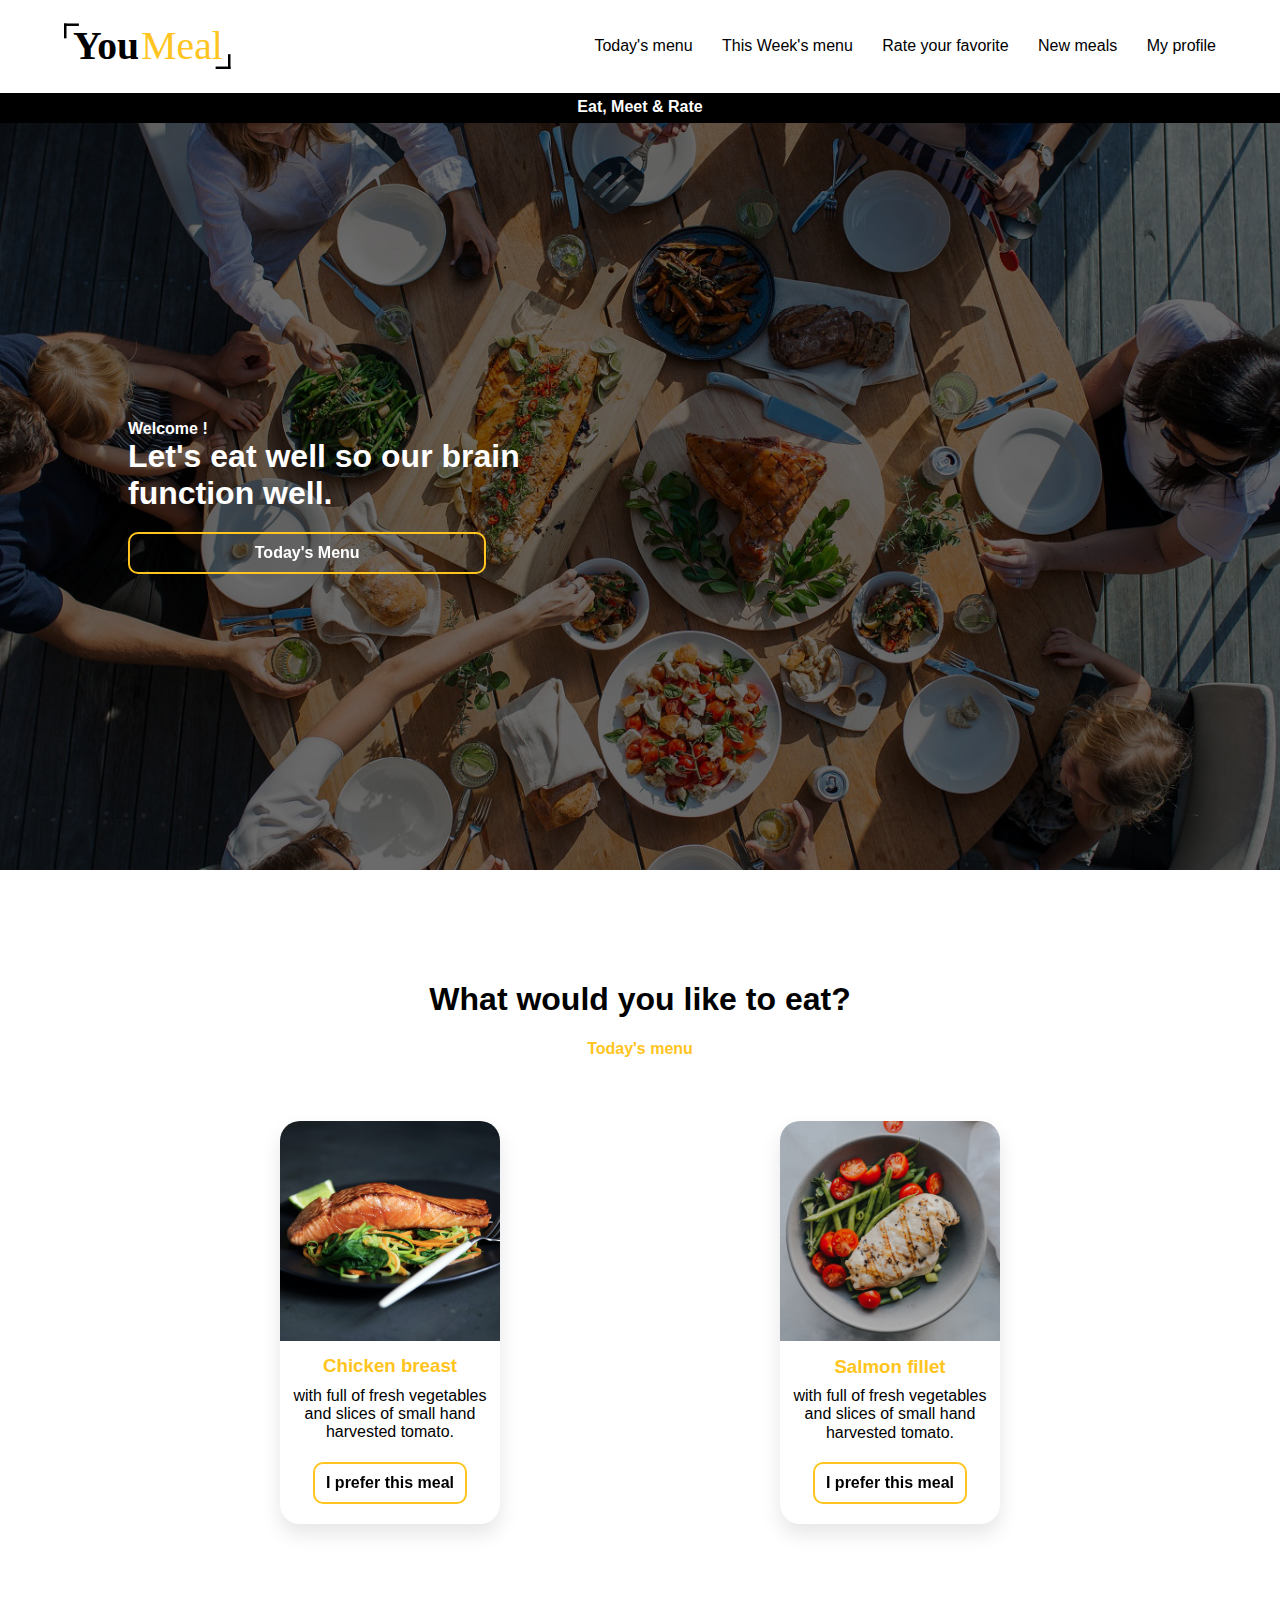
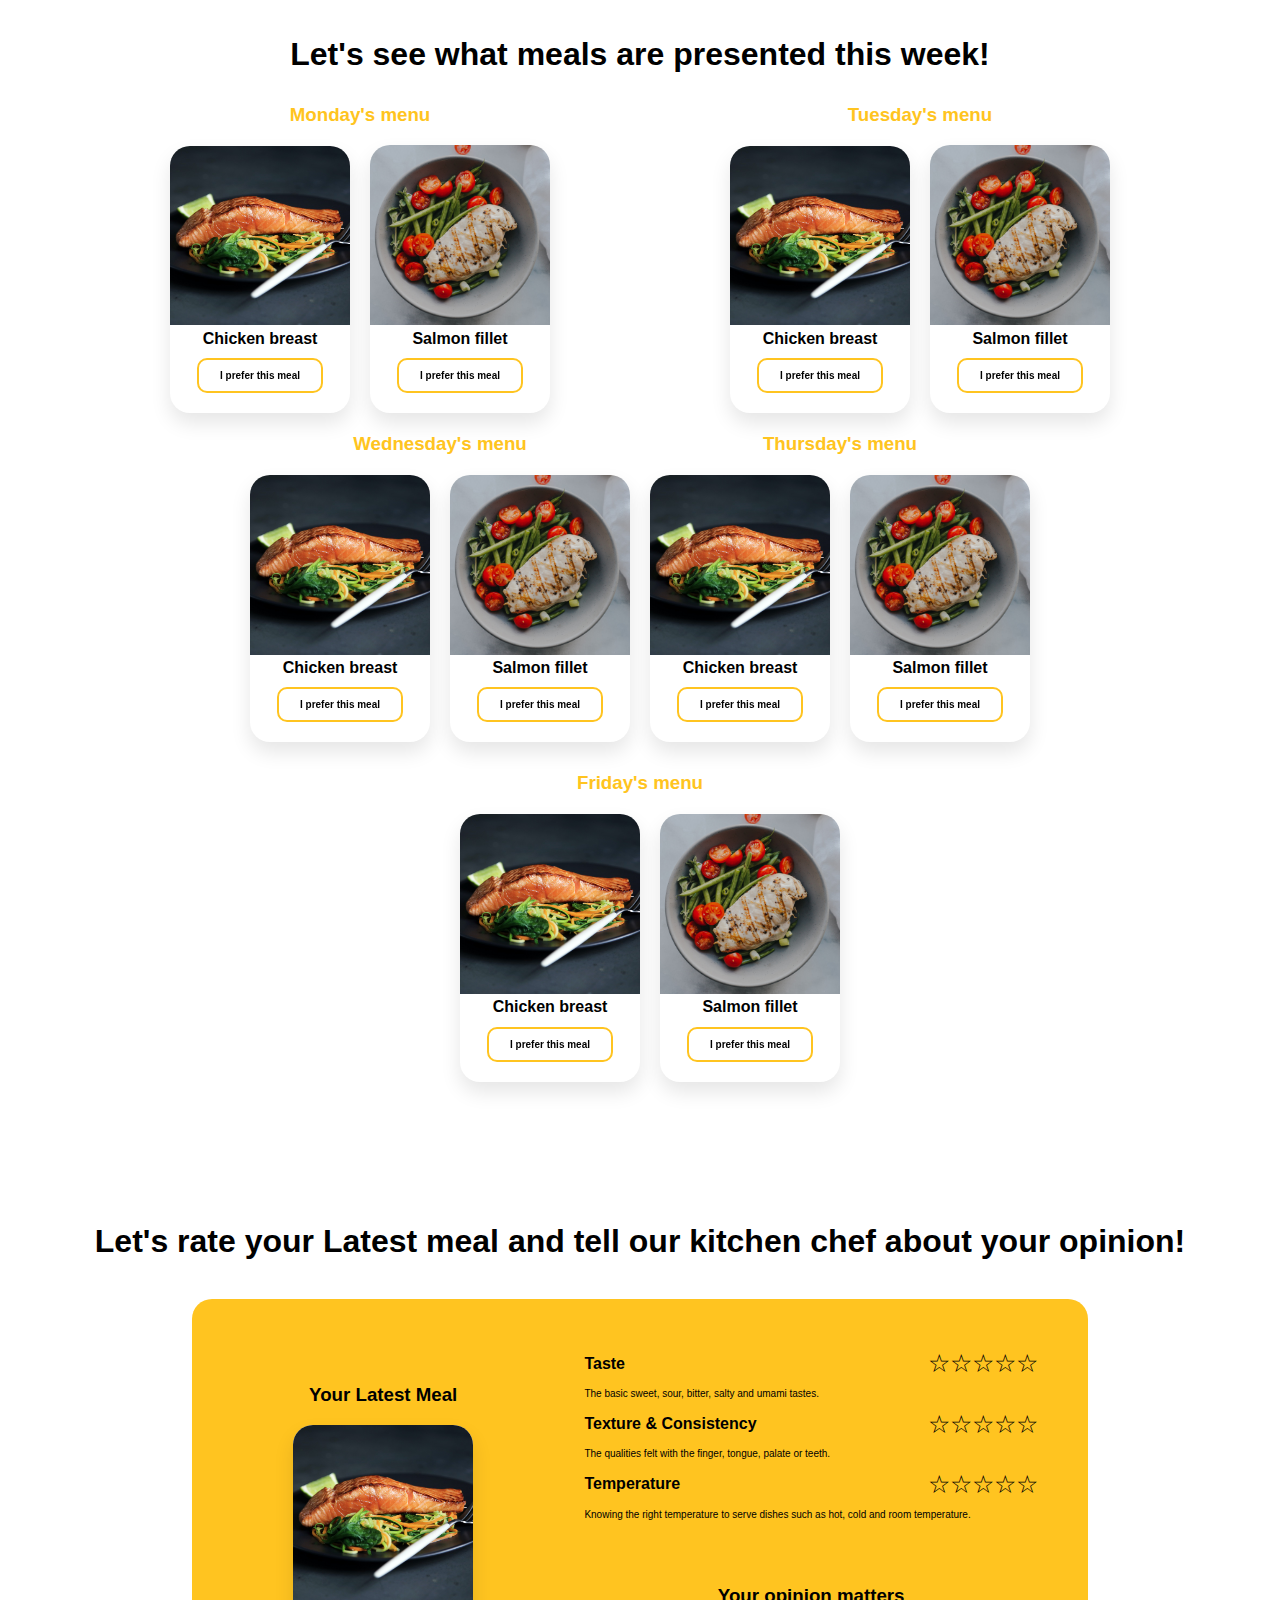
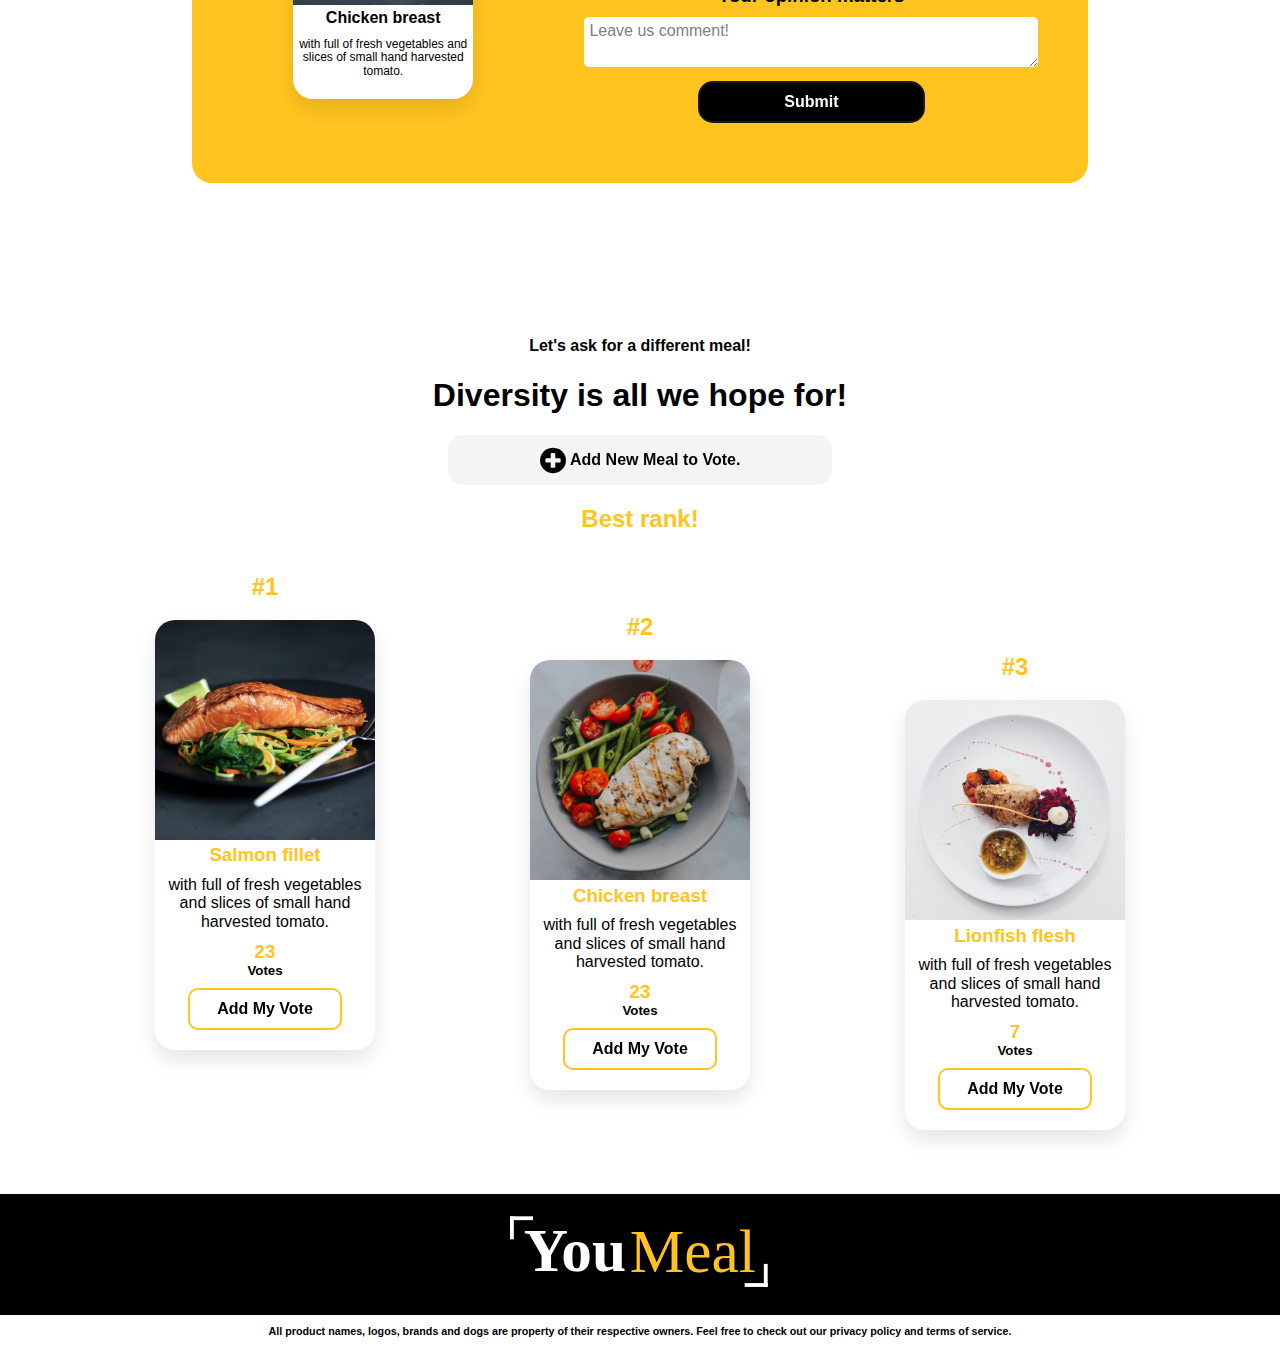
==== commit 5c891bd1: "modifie navbar" ====
--- a/Website/index.html
+++ b/Website/index.html
@@ -15,23 +15,22 @@
 <body>
     <!--///////////////////////////////////////////HEADER//////////////////////////////////////////////////-->
     <header>
+        <img src="images/icon.svg" alt="photo" class="logo">
         <input type="checkbox" id="check">
         <nav class="liste-header">
-            <img src="images/icon.svg" alt="photo" class="logo">
+
             <img src="./images/icon-responsive.svg" alt="" class="logo-menu">
             <a href="#Today">Today's menu</a>
             <a href="#Week">This Week's menu</a>
             <a href="#Rate">Rate your favorite</a>
             <a href="#New">New meals</a>
-            <a href="profil.html">my profile</a>
+            <a href="profil.html">My profile</a>
             <ul>
                 <li>Eat, Meet & Rate</li>
             </ul>
         </nav>
         <label for="check" class="icon">&#9776;</label>
-        <nav class="button-login">
-            <button>log-in</button>
-        </nav>
+
         <div class="profile-generale">
             <input type="checkbox" id="toggel">
             <nav class="profile">
@@ -41,7 +40,7 @@
                 <img src="images/profiledit.svg" class="your-profile" alt="">
                 <a href="profil.html" target="_blank">Edit profile picture</a>
                 <a href="profil.html" target="_blank">Edit profile</a>
-                <a href="#">déconnexion</a>
+                <a href="#">Déconnexion</a>
                 <ul>
                     <li>Eat, Meet & Rate</li>
                     <span>Its time to rate our app!</span>
--- a/Website/style.css
+++ b/Website/style.css
@@ -140,8 +140,8 @@
 }
 
 header {
-    width: 92%;
-    margin: 10px auto;
+    width: 90%;
+    margin: 22px auto;
     display: flex;
     align-items: center;
     justify-content: space-between;
@@ -150,8 +150,7 @@
 }
 
 header .logo {
-    width: 12%;
-    vertical-align: middle;
+    width: 168px;
 }
 
 header .liste-header a {
@@ -167,14 +166,6 @@
 
 header .liste-header ul {
     display: none;
-}
-
-header .button-login button {
-    width: 73px;
-    height: 28px;
-    background-color: #FFC420;
-    border: none;
-    border-radius: 5px;
 }
 
 header label {
@@ -203,7 +194,7 @@
 header .profile-generale .profile a {
     text-decoration: none;
     color: #000;
-    margin-top: 35px;
+    margin-top: 24px;
 }
 
 header .profile-generale label::before {
@@ -228,9 +219,9 @@
     }
     header .liste-header {
         position: fixed;
-        top: 1px;
+        top: 0px;
         left: -485px;
-        height: 751px;
+        height: 762px;
         width: 49%;
         background-color: #FFC420;
         border-radius: 10px;
@@ -247,18 +238,14 @@
         display: block;
         color: white;
         position: absolute;
-        bottom: 72px;
-        right: 32px;
-        list-style: none;
+        bottom: 108px;
+        left: 23px;
         font-size: 20px;
-    }
-    header .button-login {
-        display: none;
     }
     header .profile-generale .profile {
         position: fixed;
-        top: -779px;
-        left: 55%;
+        top: 0px;
+        left: 110%;
         width: 50%;
         height: 762px;
         display: flex;
@@ -269,7 +256,7 @@
         z-index: -1;
     }
     header .profile-generale #toggel:checked+.profile {
-        top: 0px;
+        left: 55%;
         transition: 0.8s;
     }
     header .profile-generale .your-profile {
@@ -278,9 +265,8 @@
     }
     header .profile-generale .profile ul {
         position: absolute;
-        bottom: 33px;
+        bottom: 108px;
         color: white;
-        text-align: center;
         font-size: 20px;
     }
     header .profile-generale .profile ul span {
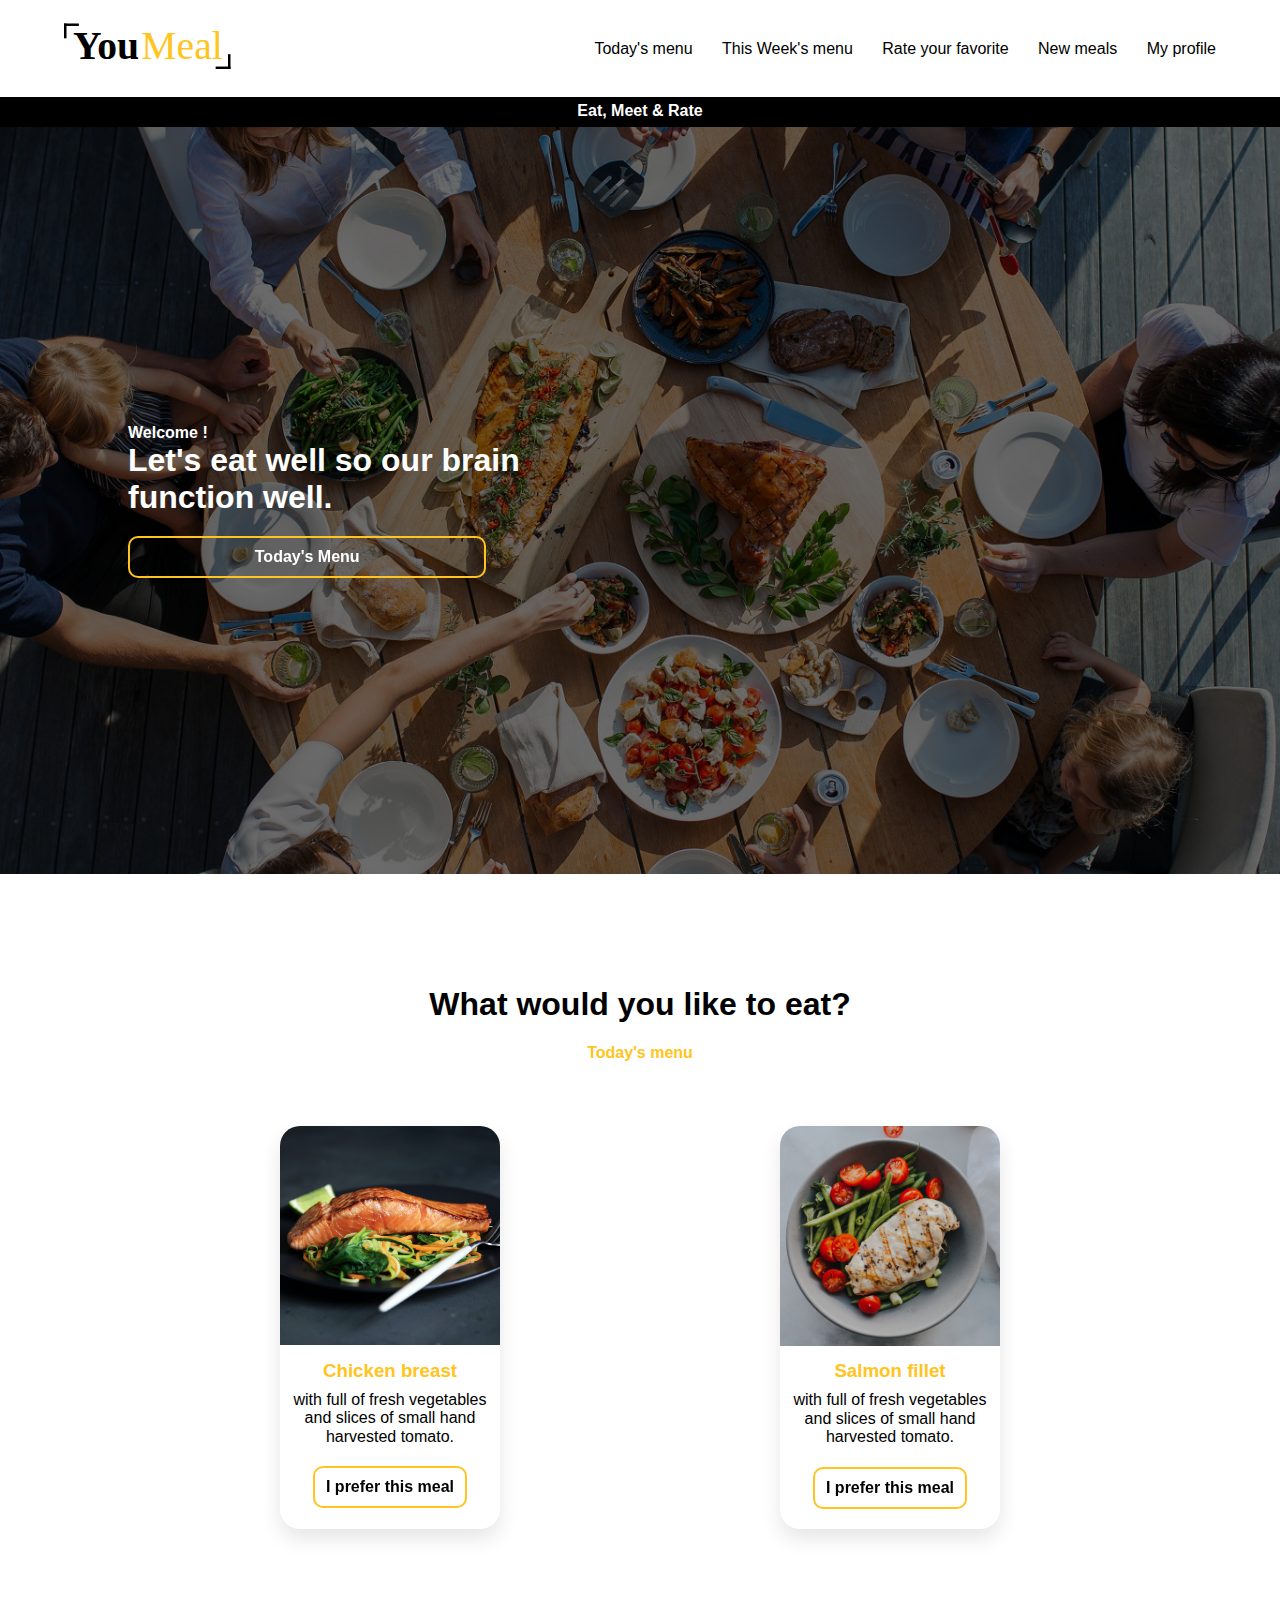
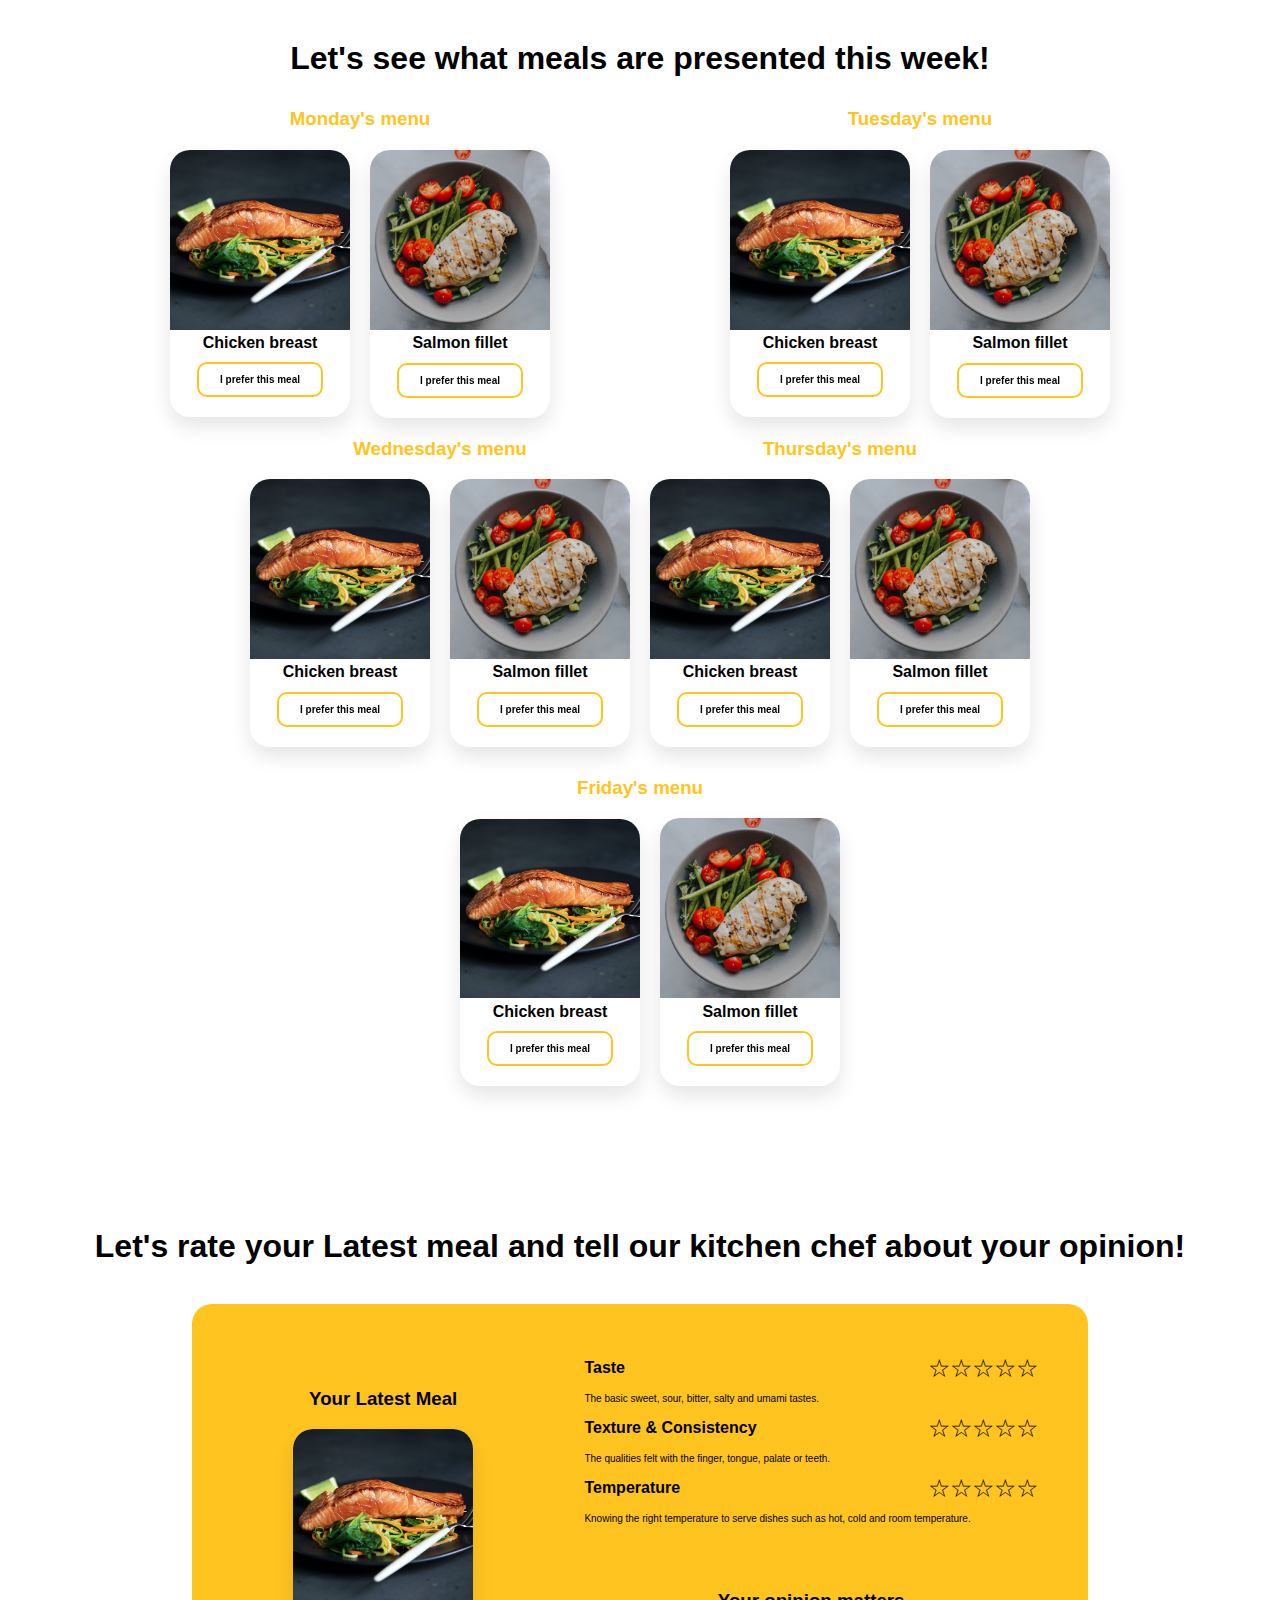
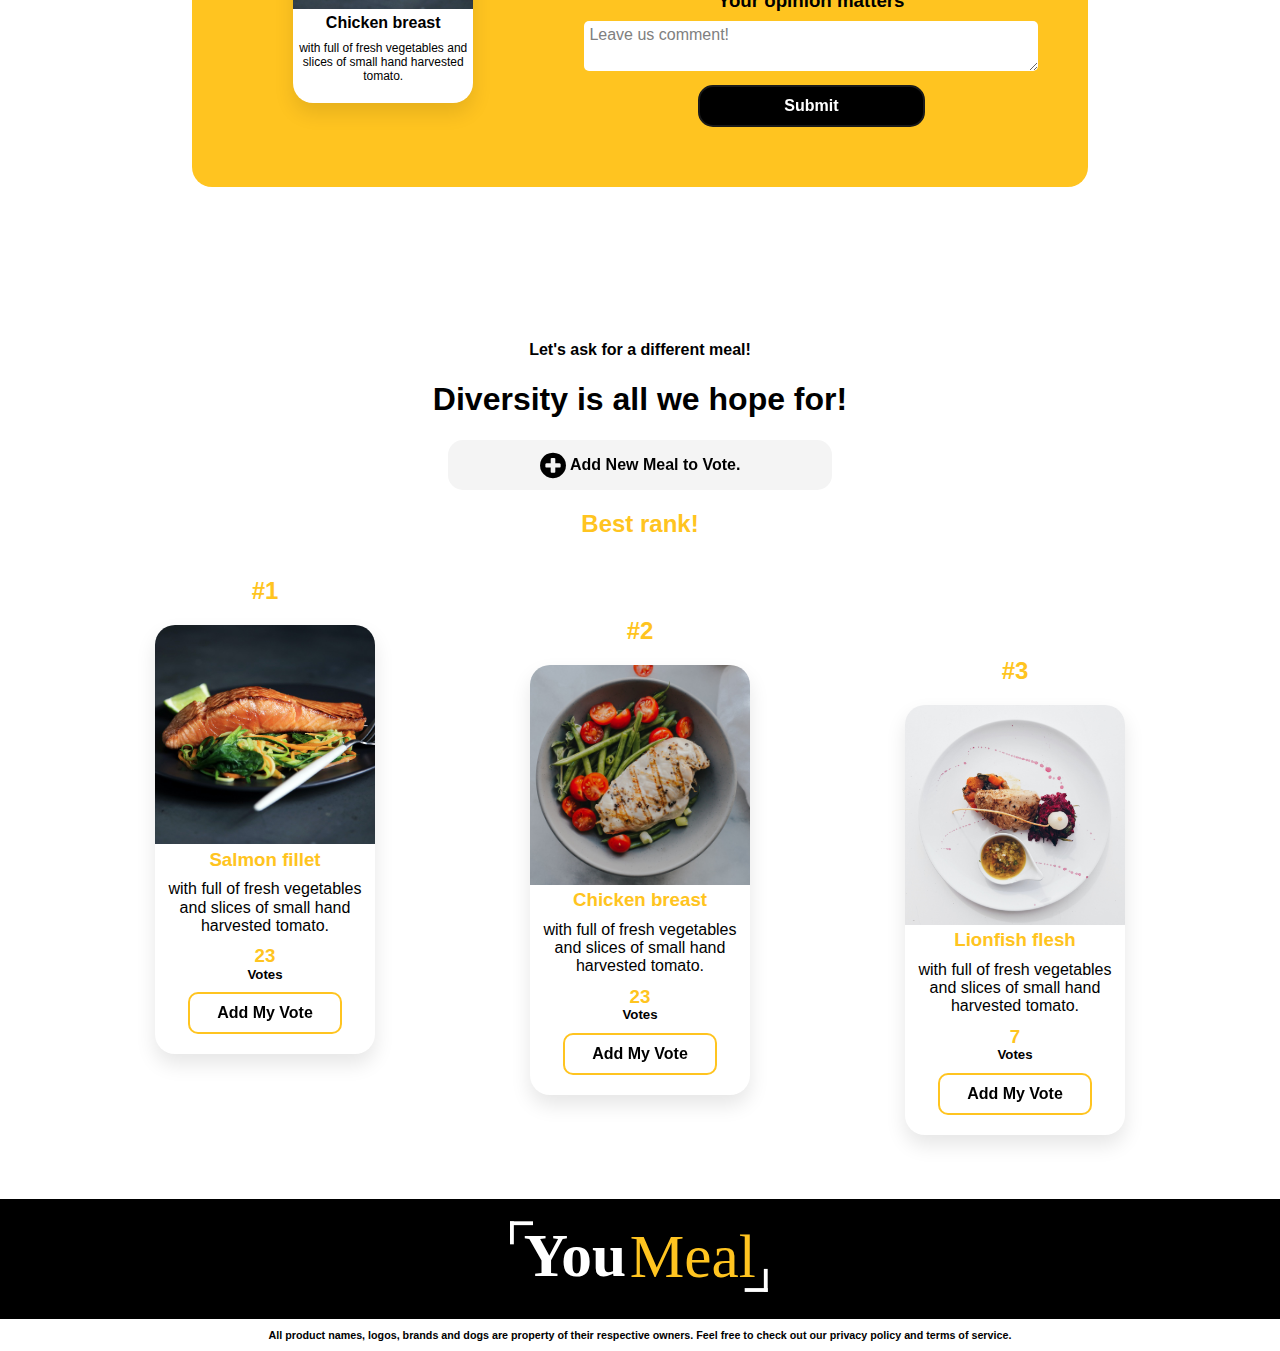
==== commit 08d74e96: "done all" ====
--- a/Website/index.html
+++ b/Website/index.html
@@ -15,7 +15,9 @@
 <body>
     <!--///////////////////////////////////////////HEADER//////////////////////////////////////////////////-->
     <header>
-        <img src="images/icon.svg" alt="photo" class="logo">
+        <div class="div-logo">
+            <a href="index.html"><img src="images/icon.svg" alt="photo" class="logo"></a>
+        </div>
         <input type="checkbox" id="check">
         <nav class="liste-header">
 
--- a/Website/style.css
+++ b/Website/style.css
@@ -214,7 +214,7 @@
     header label {
         display: block;
     }
-    header .logo {
+    header .div-logo {
         display: none;
     }
     header .liste-header {
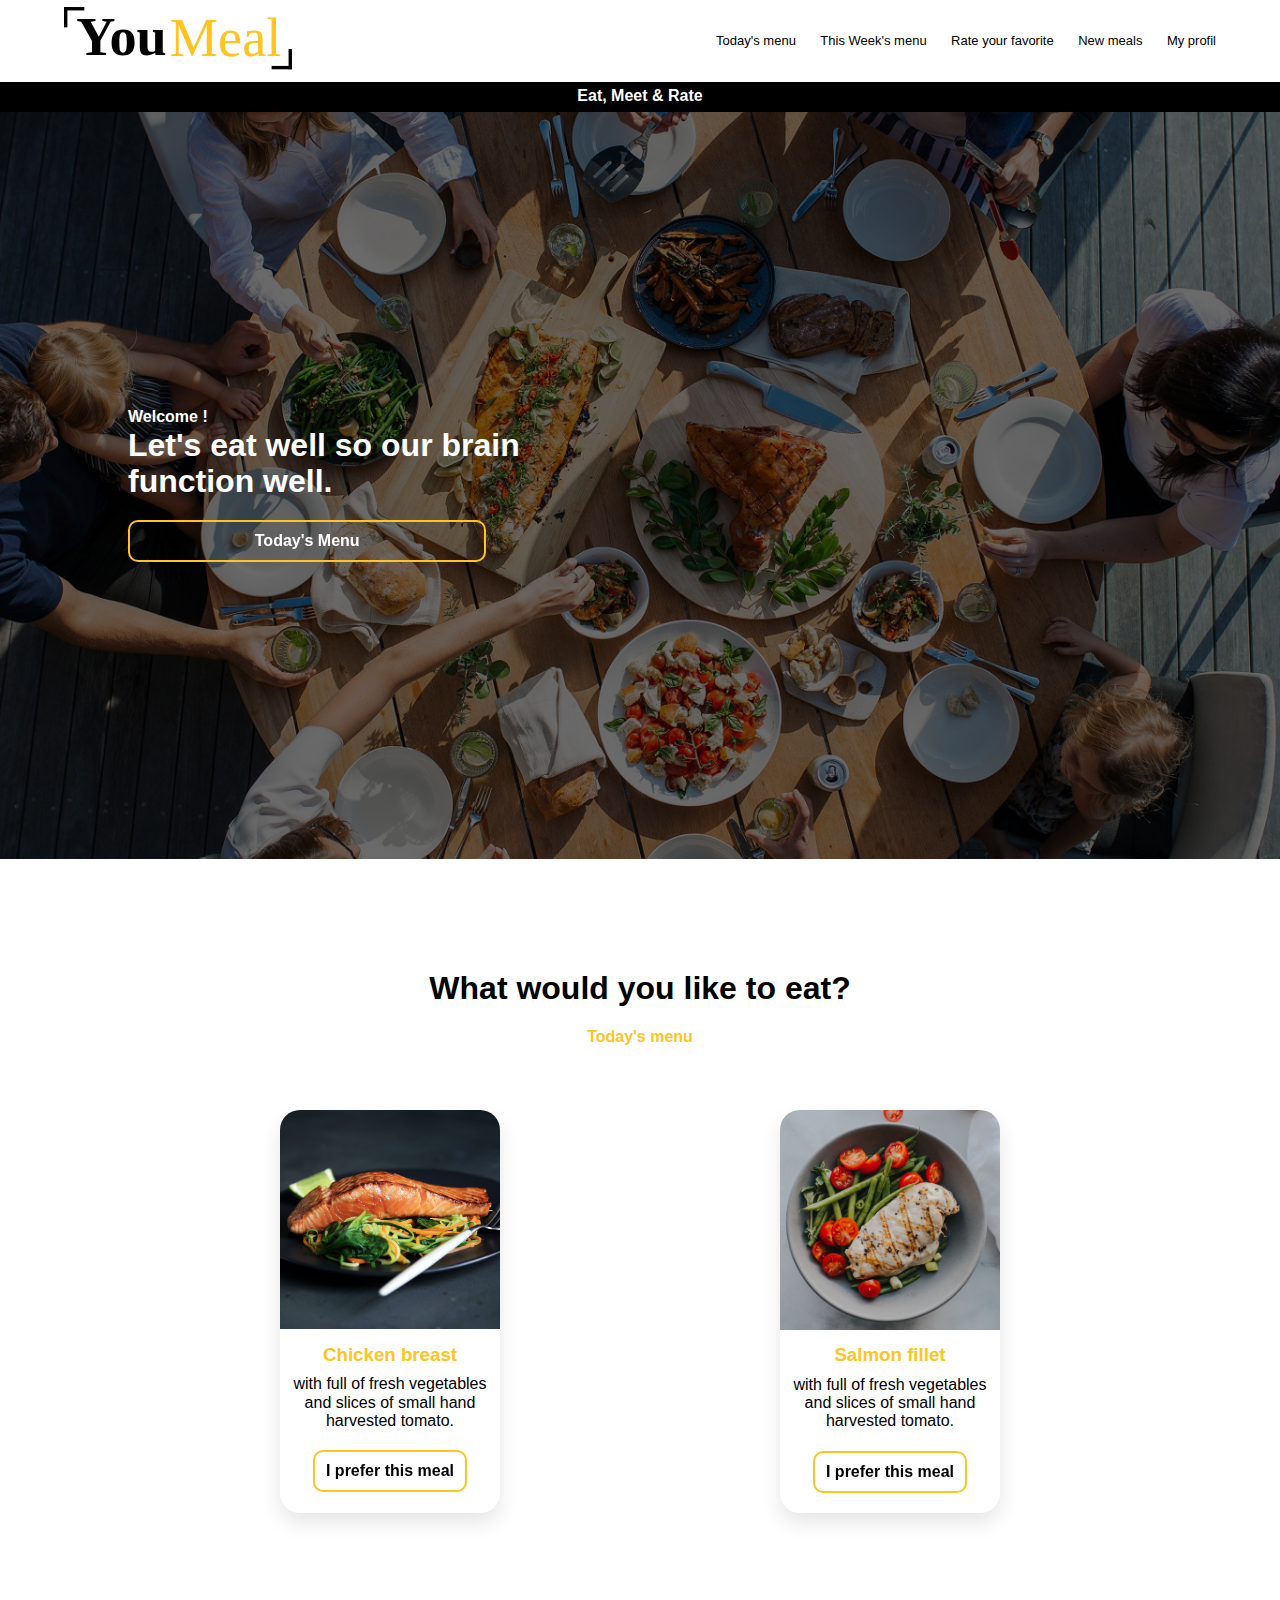
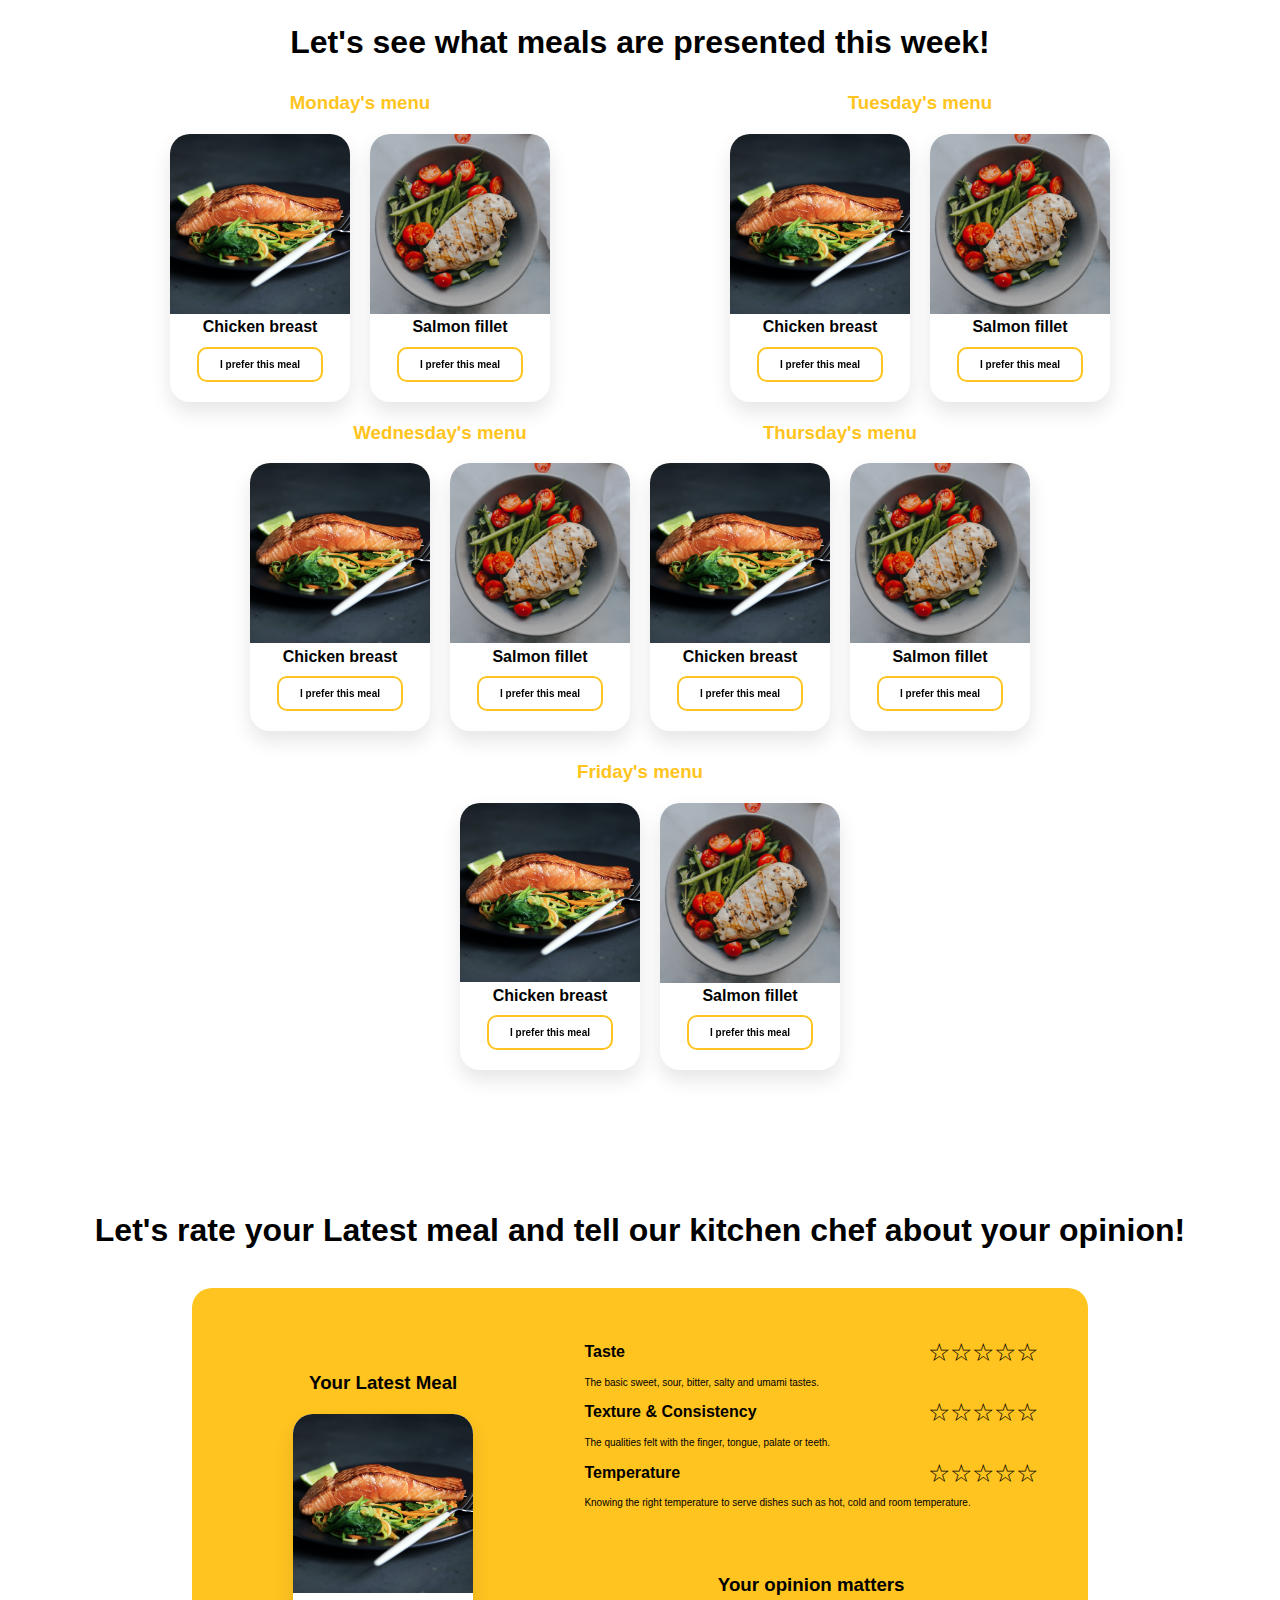
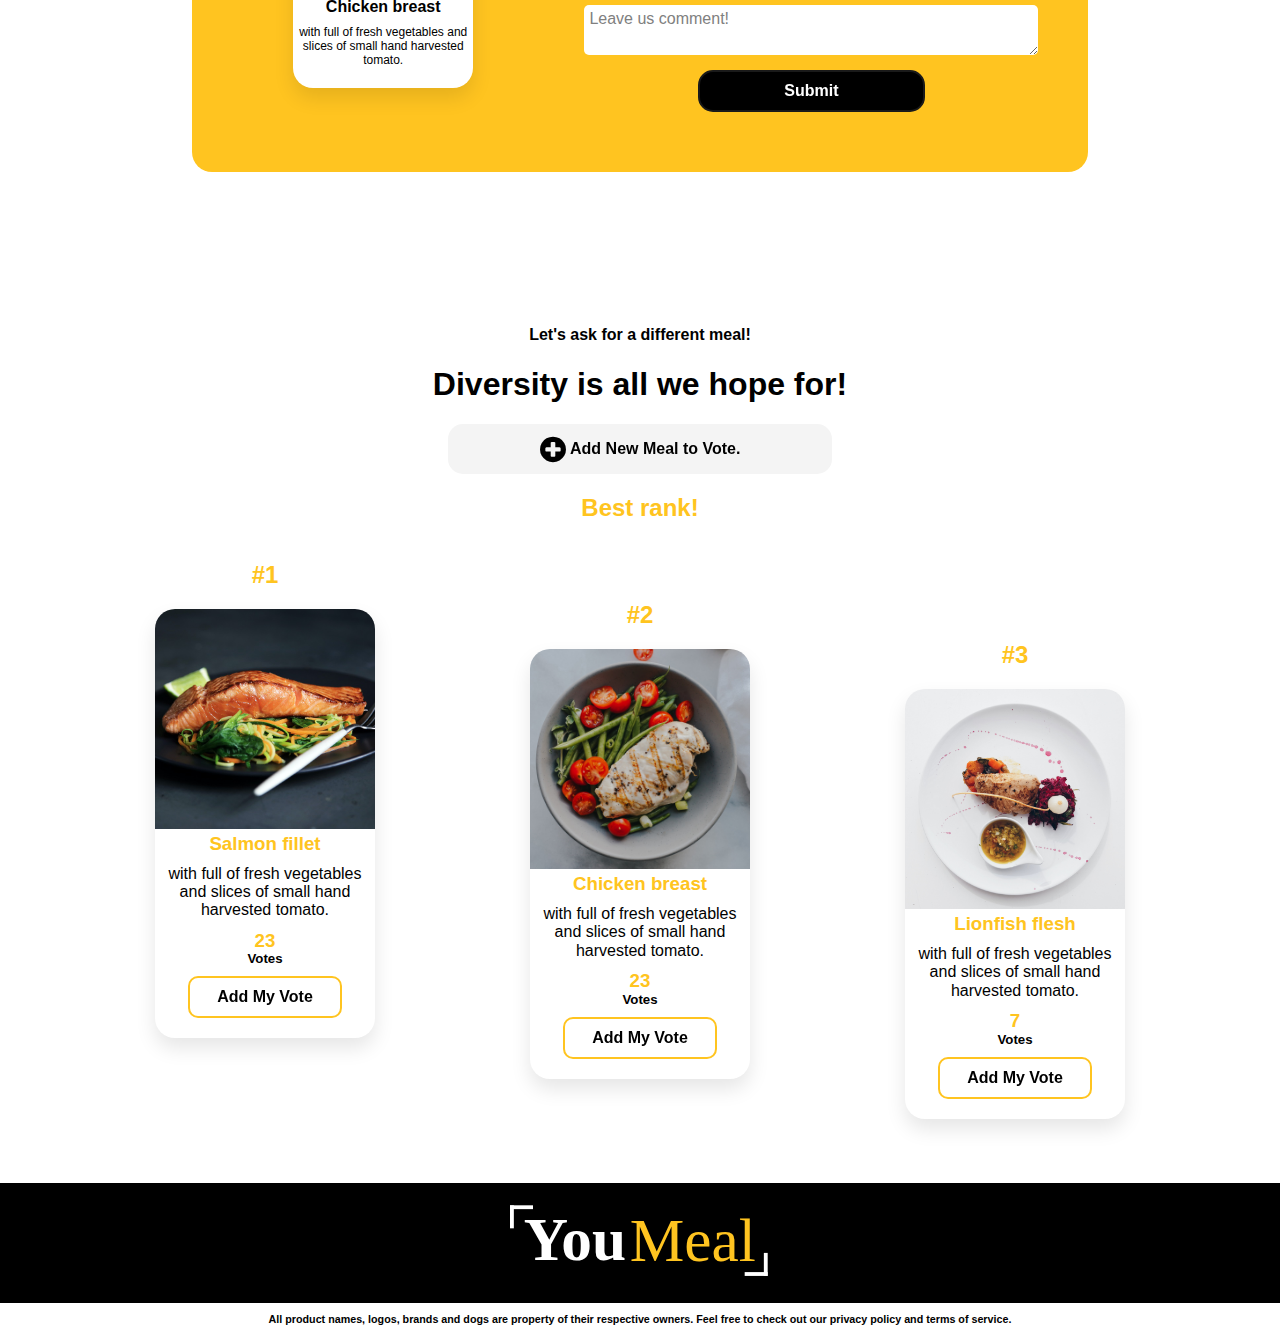
==== commit cf8a0766: "All Done" ====
--- a/Website/index.html
+++ b/Website/index.html
@@ -15,40 +15,44 @@
 <body>
     <!--///////////////////////////////////////////HEADER//////////////////////////////////////////////////-->
     <header>
-        <div class="div-logo">
-            <a href="index.html"><img src="images/icon.svg" alt="photo" class="logo"></a>
-        </div>
-        <input type="checkbox" id="check">
-        <nav class="liste-header">
-
-            <img src="./images/icon-responsive.svg" alt="" class="logo-menu">
-            <a href="#Today">Today's menu</a>
-            <a href="#Week">This Week's menu</a>
-            <a href="#Rate">Rate your favorite</a>
-            <a href="#New">New meals</a>
-            <a href="profil.html">My profile</a>
-            <ul>
-                <li>Eat, Meet & Rate</li>
-            </ul>
-        </nav>
-        <label for="check" class="icon">&#9776;</label>
-
-        <div class="profile-generale">
-            <input type="checkbox" id="toggel">
-            <nav class="profile">
-                <img src="./images/icon-responsive.svg" alt="" class="logo-menu">
-                <h4>Welcome back!</h4>
-                <h3>full name</h3>
-                <img src="images/profiledit.svg" class="your-profile" alt="">
-                <a href="profil.html" target="_blank">Edit profile picture</a>
-                <a href="profil.html" target="_blank">Edit profile</a>
-                <a href="#">Déconnexion</a>
-                <ul>
-                    <li>Eat, Meet & Rate</li>
-                    <span>Its time to rate our app!</span>
+        <div class="header">
+            <div class="navigation1">
+                <nav role="navigation">
+                    <div class="menuToggle1">
+                    <input type="checkbox"/>
+                    <span></span>
+                    <span></span>
+                    <span></span>
+                    <ul class="menu1">
+                        <img style="width: 200px;" src="Icons\YoumealB.svg" alt="logo">
+                        <div style="height: 10vh;"></div>
+                        <a href="#Today" target="_top"><li>Today's menu</li></a>
+                        <a href="#Week" target="_top"><li>This Week's menu</li></a>
+                        <a href="#Rate" target="_top"><li>Rate your favorite</li></a>
+                        <a href="#New" target="_top"><li>New meals</li></a>
+                    </ul>
+                    </div>
+                </nav>
+            </div>
+            <div class="logo">
+                <div>
+                    <a href="index.html"><img src="Icons\YoumealB.svg" alt="logo"></a>
+                </div>
+            </div>
+            <div class="navigation2">
+                <div style="text-align: center;" class="menuToggle2">
+                    <a href="profil.html"><i style="font-size: 30px; color: black;" class="fa fa-user" aria-hidden="true"></i></a>
+                </div>
+            </div>
+            <div class="nav">
+                <ul class="navbar">
+                    <li><a href="#Today">Today's menu</a></li>
+                    <li><a href="#Week">This Week's menu</a></li>
+                    <li><a href="#Rate">Rate your favorite</a></li>
+                    <li><a href="#New">New meals</a></li>
+                    <li id="pad"><a href="profil.html">My profil</a></li>
                 </ul>
-            </nav>
-            <label for="toggel"></label>
+            </div>
         </div>
     </header>
     <!--///////////////////////////////////////////MAIN////////////////////////////////////////////////////-->
@@ -207,7 +211,7 @@
                                         <a href="#3" title="Donner 3 étoiles">☆</a>
                                         <a href="#4" title="Donner 4 étoiles">☆</a>
                                         <a href="#5" title="Donner 5 étoiles">☆</a>
-                                    </div>
+                                     </div>
                                 </div>
                             </div>
                         </div>
@@ -241,7 +245,7 @@
                                         <a href="#3" title="Donner 3 étoiles">☆</a>
                                         <a href="#4" title="Donner 4 étoiles">☆</a>
                                         <a href="#5" title="Donner 5 étoile">☆</a>
-                                    </div>
+                                     </div>
                                 </div>
                             </div>
                         </div>
@@ -310,9 +314,7 @@
             <img src="Icons/YoumealW.svg" alt="logo">
         </div>
         <div class="footer2">
-            <div>
-                <h6>All product names, logos, brands and dogs are property of their respective owners. Feel free to check out our privacy policy and terms of service.</h6>
-            </div>
+            <div><h6>All product names, logos, brands and dogs are property of their respective owners. Feel free to check out our privacy policy and terms of service.</h6></div>
         </div>
     </footer>
 </body>
--- a/Website/style.css
+++ b/Website/style.css
@@ -1,4 +1,4 @@
-* {
+*{
     margin: 0;
     padding: 0;
     list-style: none;
@@ -9,6 +9,27 @@
 }
 
 
+@media screen and (min-width: 710px){
+    header{
+        padding: 0 5%;
+    }
+}
+
+
+
+
+
+
+
+
+
+
+
+
+
+
+
+
 /* login starts */
 
 .bg {
@@ -84,10 +105,10 @@
     width: 60%;
     font-size: 15px;
     font-weight: bold;
-    color: white;
+    color: white; 
     background: black;
-    border: none;
-    border-radius: 10px;
+    border: none ; 
+    border-radius: 10px; 
     padding: 0;
     margin: 20px 0 20px 0;
 }
@@ -105,6 +126,7 @@
     padding: 20px;
 }
 
+
 .form-main [type='email']:focus {
     border: 0;
     border-bottom: 5px solid black;
@@ -127,155 +149,265 @@
 /* login ends */
 
 
+
+
+
+
+
+
+
+
+
+
+
+
+
+
 /* humbergermenu starts */
 
+.navigation1 {
+    margin-left: 20px;
+}
+
+.menuToggle1{
+    display: block;
+    position: relative;
+    top: 0;
+    left: 0px;
+    z-index: 1;
+    background-color: white;
+    padding: 4px;
+    border-radius: 6px;
+    box-shadow: rgb(0 0 0 / 46%) 0 2px 5px;
+}
+
+
+.menuToggle2{
+    margin-right: 20px;
+    width: 41px;
+    height: 40px;
+    background-color: white;
+    padding: 4px;
+    border-radius: 6px;
+    box-shadow: rgb(0 0 0 / 46%) 0 2px 5px;
+}
+
+
+
+.menuToggle1 a{
+    text-decoration: none;
+    color: #232323;
+    transition: color 0.3s ease;
+}
+
+.menuToggle1 a:hover{
+    color: gold;
+}
+
+.menuToggle1 input{
+    display: block;
+    width: 40px;
+    height: 32px;
+    position: absolute;
+    top: -7px;
+    left: -5px;
+    opacity: 0;
+    z-index: 2; 
+}
+
+.menuToggle1 span{
+    display: block;
+    width: 33px;
+    height: 4px;
+    margin-top: 5px;
+    margin-bottom: 5px;
+    position: relative;
+    background: black;
+    border-radius: 3px;
+    z-index: 1;
+    transform-origin: 4px 0px;
+    transition: transform 0.5s cubic-bezier(0.77,0.2,0.05,1.0), background 0.5s cubic-bezier(0.77,0.2,0.05,1.0), opacity 0.55s ease;
+}
+
+.menuToggle1 span:first-child{
+transform-origin: 0% 0%;
+}
+
+.menuToggle1 span:nth-last-child(2){
+transform-origin: 0% 100%;
+}
+
+.menuToggle1 input:checked ~ span{
+opacity: 1;
+transform: rotate(45deg) translate(-2px, -1px);
+background: #232323;
+}
+
+.menuToggle1 input:checked ~ span:nth-last-child(3){
+opacity: 0;
+transform: rotate(0deg) scale(0.2, 0.2);
+}
+
+.menuToggle1 input:checked ~ span:nth-last-child(2){
+transform: rotate(-45deg) translate(0, -1px);
+}
+
+.menu1 {
+position: absolute;
+width: 300px;
+height: 120vh;
+margin: -100px 0 0 -50px;
+padding: 50px;
+padding-top: 125px;
+background: #ededed;
+
+list-style-type: none;
+transform-origin: 0% 0%;
+transform: translate(-100%, 0);
+transition: transform 0.5s cubic-bezier(0.77,0.2,0.05,1.0);
+touch-action: none;
+}
+
+.menu1 li{
+padding: 10px 0;
+font-size: 22px;
+}
+
+.menuToggle1 input:checked ~ ul{
+    transform: none;
+    position: fixed;
+}
+
+input:checked body {
+    overflow: hidden;
+}
+
+@media screen and (min-width: 710px){
+   
+    .navigation1 {
+        display: none;
+    }
+
+    .navigation2 {
+        display: none;
+    }
+    .header .logo {
+        width: 20%;
+    }
+}
+
+@media screen and (max-width: 710px){
+   
+    .header .nav {
+        display: none;
+    }
+
+    .header .logo {
+        width: 40%;
+    }
+}
+
 
 /* humbergermenu ends */
 
 
+
+
+
+
+
+
+
+
+
+
+
+
+
+
+
+
+
 /* header starts */
 
-.logo-menu {
-    display: none;
-}
-
-header {
+
+.header {
+    display: flex;
+    justify-content: space-between;
+    align-items: center;
+    padding: 5px 0;
+}
+
+
+
+.header .nav {
+    width: 80%;
+}
+
+.header .logo img {
+    width: 100%;
+}
+
+.header .nav {
+    text-align: end;
+}
+
+.navbar li {
+    display: inline-block;
+    white-space: nowrap;
+}
+
+.navbar a {
+    color: black;
+    font-size: small;
+    padding: 0 10px;
+}
+
+.navbar a:hover {
+    font-weight: bold;
+}
+
+
+/* hover line */
+.navbar a {
+    display: inline-block;
+    text-decoration:none;
+}
+.navbar a:after {
+    content: "";
+    display: block;
+    width: 0;
+    border-bottom: 1.6px solid;
+    margin: 0 auto;
+    transition:all 0.3s linear 0s;
+}
+ 
+.navbar a:hover:after {
     width: 90%;
-    margin: 22px auto;
-    display: flex;
-    align-items: center;
-    justify-content: space-between;
-    position: relative;
-    z-index: 1;
-}
-
-header .logo {
-    width: 168px;
-}
-
-header .liste-header a {
-    color: black;
-    text-decoration: none;
-    padding-left: 25px;
-}
-
-header .liste-header a:hover {
-    text-decoration: underline;
-    color: #000000;
-}
-
-header .liste-header ul {
-    display: none;
-}
-
-header label {
-    font-size: 34px;
-    cursor: pointer;
-    width: 46px;
-    height: 49px;
-    padding: 7px;
-    border-radius: 6px;
-    box-shadow: 0 2px 5px rgb(0 0 0 / 46%);
-    display: none;
-}
-
-header input {
-    display: none;
-}
-
-header .profile-generale {
-    display: none;
-}
-
-header .profile-generale .profile {
-    display: none;
-}
-
-header .profile-generale .profile a {
-    text-decoration: none;
-    color: #000;
-    margin-top: 24px;
-}
-
-header .profile-generale label::before {
-    content: "\f2be";
-    font-family: "FontAwesome";
-}
-
-@media (max-width: 992px) {
-    header .profile-generale {
-        display: block;
-    }
-    .logo-menu {
-        display: block;
-        width: 43%;
-        margin: 120px 0px 30px 30px;
-    }
-    header label {
-        display: block;
-    }
-    header .div-logo {
-        display: none;
-    }
-    header .liste-header {
-        position: fixed;
-        top: 0px;
-        left: -485px;
-        height: 762px;
-        width: 49%;
-        background-color: #FFC420;
-        border-radius: 10px;
-        gap: 46px;
-        display: flex;
-        flex-direction: column;
-        z-index: -1;
-    }
-    header #check:checked+.liste-header {
-        left: 0px;
-        transition: 0.8s;
-    }
-    header .liste-header ul {
-        display: block;
-        color: white;
-        position: absolute;
-        bottom: 108px;
-        left: 23px;
-        font-size: 20px;
-    }
-    header .profile-generale .profile {
-        position: fixed;
-        top: 0px;
-        left: 110%;
-        width: 50%;
-        height: 762px;
-        display: flex;
-        flex-direction: column;
-        align-items: center;
-        background-color: #FFC420;
-        border-radius: 10px;
-        z-index: -1;
-    }
-    header .profile-generale #toggel:checked+.profile {
-        left: 55%;
-        transition: 0.8s;
-    }
-    header .profile-generale .your-profile {
-        width: 39%;
-        margin-top: 26px;
-    }
-    header .profile-generale .profile ul {
-        position: absolute;
-        bottom: 108px;
-        color: white;
-        font-size: 20px;
-    }
-    header .profile-generale .profile ul span {
-        color: black;
-    }
-}
-
+}
+
+
+.navbar #pad a {
+    padding: 0 0 0 10px;
+}
 
 /* header ends */
+
+
+
+
+
+
+
+
+
+
+
+
+
+
+
+
 
 
 /* #######  main starts */
@@ -290,7 +422,6 @@
     background-color: black;
     text-align: center;
 }
-
 main .section1 .divider h4 {
     padding: 5px 0;
 }
@@ -299,8 +430,8 @@
 /* divider ends */
 
 
+
 /* banner1 starts */
-
 main .section1 .bgmain {
     background-image: linear-gradient(rgba(0, 0, 0, 0.5), rgba(0, 0, 0, 0.5)), url("Visuals/home1.png");
     background-color: #cccccc;
@@ -314,15 +445,12 @@
     align-items: center;
     color: white;
 }
-
 main .section1 .bgmain h1 {
     margin: 0;
 }
-
 main .section1 .bgmain .bg1 {
     width: 40%;
 }
-
 main .section1 .bgmain .bg2 {
     width: 30%;
 }
@@ -339,55 +467,59 @@
     text-align: center;
 }
 
+
+
+
+
 .button-28 {
-    appearance: none;
-    background-color: transparent;
-    border: 2px solid rgba(255, 196, 32, 1);
-    border-radius: 10px;
-    box-sizing: border-box;
-    color: white;
-    cursor: pointer;
-    display: inline-block;
-    font-size: 16px;
-    font-weight: 600;
-    line-height: normal;
-    margin: 0;
-    min-height: 20px;
-    min-width: 0;
-    outline: none;
-    padding: 10px 10px;
-    text-align: center;
-    text-decoration: none;
-    transition: all 300ms cubic-bezier(.23, 1, 0.32, 1);
-    user-select: none;
-    -webkit-user-select: none;
-    touch-action: manipulation;
-    width: 70%;
-    will-change: transform;
+  appearance: none;
+  background-color: transparent;
+  border: 2px solid rgba(255, 196, 32, 1);
+  border-radius: 10px;
+  box-sizing: border-box;
+  color: white;
+  cursor: pointer;
+  display: inline-block;
+  font-size: 16px;
+  font-weight: 600;
+  line-height: normal;
+  margin: 0;
+  min-height: 20px;
+  min-width: 0;
+  outline: none;
+  padding: 10px 10px;
+  text-align: center;
+  text-decoration: none;
+  transition: all 300ms cubic-bezier(.23, 1, 0.32, 1);
+  user-select: none;
+  -webkit-user-select: none;
+  touch-action: manipulation;
+  width: 70%;
+  will-change: transform;
 }
 
 .button-28:disabled {
-    pointer-events: none;
+  pointer-events: none;
 }
 
 .button-28:hover {
-    color: #fff;
-    background-color: rgba(255, 196, 32, 1);
-    box-shadow: rgba(0, 0, 0, 0.25) 0 8px 15px;
-    transform: translateY(-2px);
+  color: #fff;
+  background-color: rgba(255, 196, 32, 1);
+  box-shadow: rgba(0, 0, 0, 0.25) 0 8px 15px;
+  transform: translateY(-2px);
 }
 
 .button-28:active {
-    box-shadow: none;
-    transform: translateY(0);
-}
-
-@media screen and (max-width: 620px) {
+  box-shadow: none;
+  transform: translateY(0);
+}
+
+@media screen and (max-width: 620px){
     main .section1 .bgmain .bg2 {
-        display: none;
+        display: none;    
     }
     main .section1 .bgmain .bg1 {
-        width: 100%;
+        width: 100%;    
         text-align: center;
     }
     main .section1 h4 {
@@ -404,12 +536,11 @@
 
 /* today's start */
 
-main h1,
-h4 {
-    text-align: center;
-}
-
-#Today h4 {
+main h1, h4{
+    text-align: center;
+}
+
+#Today h4{
     color: rgba(255, 196, 32, 1);
 }
 
@@ -426,7 +557,7 @@
     min-width: 180px;
     border-radius: 20px;
     padding: 0 0 10px 0;
-    box-shadow: 0 10px 20px rgba(0, 0, 0, .1);
+    box-shadow: 0 10px 20px rgba(0,0,0,.1);
 }
 
 main .todaymeal .m2 {
@@ -435,18 +566,15 @@
     min-width: 180px;
     border-radius: 20px;
     padding: 0 0 10px 0;
-    box-shadow: 0 10px 20px rgba(0, 0, 0, .1);
+    box-shadow: 0 10px 20px rgba(0,0,0,.1);
 }
 
 main .todaymeal button {
     margin: 10px 0;
 }
-
-main .todaymeal h3,
-p {
+main .todaymeal h3, p {
     margin: 10px 0;
 }
-
 main .todaymeal img {
     width: 100%;
     border-radius: 20px 20px 0 0;
@@ -465,6 +593,7 @@
 /* today's ends */
 
 
+
 /* week start */
 
 .weekmeal {
@@ -473,7 +602,6 @@
     align-items: center;
     width: 100%;
 }
-
 .weekmeal div {
     margin: 10px;
 }
@@ -482,13 +610,13 @@
     font-size: 10px;
 }
 
+
 .weekmeal2 {
     display: flex;
     justify-content: center;
     align-items: center;
     width: 50%;
 }
-
 .weekmeal2 div {
     margin: 10px;
 }
@@ -512,7 +640,9 @@
     max-width: 100px;
 }
 
-@media screen and (max-width: 810px) {
+
+@media screen and (max-width: 810px){
+   
     .todaymeal {
         flex-wrap: wrap;
         justify-content: space-evenly;
@@ -522,9 +652,8 @@
         justify-content: space-evenly;
     }
 }
-
-
 /* week ends */
+
 
 
 /* rate start */
@@ -544,41 +673,36 @@
 .todaymeal .rating h3 {
     color: black;
 }
-
 .rating .m1 {
     background-color: white;
 }
-
 .rat1 {
     width: 40%;
     text-align: start;
-}
-
+} 
 .rat1 p {
     font-size: 12px;
-}
+} 
 
 .rat2 {
     width: 60%;
     text-align: start;
     padding: 30px;
-}
-
-.rat2 p {
+} 
+.rat2 p{
     font-size: 10px;
-}
-
-.rat2 .stars {
+} 
+
+.rat2 .stars  {
     display: flex;
     justify-content: space-between;
     align-items: center;
 }
-
 .rat2 .stars .all {
     width: 40%;
 }
 
-.rat2 .stars .all h4 {
+.rat2 .stars .all h4{
     text-align: start;
 }
 
@@ -587,33 +711,35 @@
 }
 
 
+
+
+
+
 /**Debut  Etoiles **/
 
-body main #rete2 .rating1 {
+body main #rete2 .rating1{
     min-width: 30%;
 }
 
-body .rating1 a {
+body  .rating1 a {
     color: black;
     text-decoration: none;
     font-size: 25px;
     float: right;
 }
 
-.rating1 a:focus,
-.rating1 a:hover,
-.rating1 a:hover~a,
-.rating1 a:focus~a {
+.rating1 a:focus, .rating1 a:hover, .rating1 a:hover ~ a, .rating1 a:focus ~ a {
     color: white;
 }
 
-
 /**Fin Etoile **/
 
 
+
+
 /* comment box */
 
-#Rate .rat2 textarea {
+#Rate .rat2 textarea{
     border-radius: 5px;
     border: none;
     padding: 5px;
@@ -623,8 +749,11 @@
 }
 
 
+
+
+
+
 /* CSS */
-
 .button-27 {
     appearance: none;
     background-color: #000000;
@@ -666,11 +795,19 @@
     transform: translateY(0);
 }
 
+
 main .rat2 .btn {
     text-align: center;
 }
 
-@media screen and (max-width: 620px) {
+
+
+
+
+
+
+
+@media screen and (max-width: 620px){
     .rating {
         flex-wrap: wrap;
     }
@@ -683,19 +820,31 @@
     .weekmeal {
         flex-wrap: wrap;
     }
+
     #Week .todaymeal h3 {
         padding-top: 60px;
     }
-}
-
-@media screen and (max-width: 810px) {
+
+}
+
+
+
+
+@media screen and (max-width: 810px){
+   
     .rating {
         width: 90%;
     }
 }
-
-
 /* rate ends */
+
+
+
+
+
+
+
+
 
 
 /* add meal starts */
@@ -712,8 +861,7 @@
     width: 30%;
 }
 
-#New .btn i,
-span {
+#New .btn i, span {
     vertical-align: middle;
 }
 
@@ -744,35 +892,61 @@
     margin: 5% 0;
 }
 
-@media screen and (max-width: 484px) {
+@media screen and (max-width: 484px){
+   
     #New .n2 {
         margin-top: 0px;
     }
+    
     #New .n3 {
         margin-top: 0px;
     }
 }
 
-@media screen and (max-width: 742px) {
+@media screen and (max-width: 742px){
+
     #New .btn .button-27 {
         width: 50%;
     }
 }
 
-@media screen and (max-width: 440px) {
+@media screen and (max-width: 440px){
+
     #New .btn .button-27 {
         width: 80%;
     }
 }
 
 
+
+
 /* add meal ends */
 
-
 /* ####### main ends */
 
 
+
+
+
+
+
+
+
+
+
+
+
+
+
+
+
+
+
+
+
+
 /* footer start */
+
 
 .footer1 {
     background-color: black;
@@ -792,8 +966,21 @@
     text-align: center;
 }
 
-
 /* footer ends */
+
+
+
+
+
+
+
+
+
+
+
+
+
+
 
 
 /* profil starts */
@@ -824,25 +1011,23 @@
     text-align: center;
 }
 
-.side21,
-.side22 {
+
+.side21, .side22 {
     margin: auto;
     text-align: center;
     width: 100%;
     border-radius: 20px;
     padding: 0 0 10px 0;
-    box-shadow: 0 10px 20px rgba(0, 0, 0, .1);
+    box-shadow: 0 10px 20px rgba(0,0,0,.1);
     height: 100%;
 }
-
 .side1 {
     text-align: center;
     width: 47%;
     border-radius: 20px;
     padding: 0 0 10px 0;
-    box-shadow: 0 10px 20px rgba(0, 0, 0, .1);
-}
-
+    box-shadow: 0 10px 20px rgba(0,0,0,.1);
+}
 .side2 {
     width: 47%;
 }
@@ -854,25 +1039,25 @@
     text-align: center;
 }
 
-.side23 div {
+.side23 div  {
     width: 47%;
 }
 
-.side23 div button {
-    width: 100%;
-}
-
-.side23 div button i,
-span {
+.side23 div  button {
+    width: 100%;
+}
+
+.side23 div button i, span {
     vertical-align: middle;
 }
 
-@media screen and (max-width: 600px) {
+
+@media screen and (max-width: 600px){
+
     .profilmenu {
         flex-wrap: wrap;
     }
-    .side1,
-    .side2 {
+    .side1, .side2{
         width: 90%;
     }
     .side2 {
@@ -880,18 +1065,26 @@
     }
 }
 
-
 /* profil ends */
 
 
+
+
+
+
+
+
+
+
+
+
 /* chef panel starts */
 
-.stats #Today h3,
-h5 {
-    text-align: center;
-}
-
-.stats #Today p {
+.stats #Today h3,h5 {
+    text-align: center;
+}
+
+.stats #Today p{
     font-size: 70px;
 }
 
@@ -900,6 +1093,8 @@
     justify-content: center;
     align-items: center;
 }
+
+
 
 .one {
     display: none;
@@ -910,19 +1105,18 @@
     margin-right: 10px;
     width: 25%;
     height: 44px;
-    border-radius: 15px;
+    border-radius: 15px ; 
     border: 3px solid black;
     overflow: hidden;
     background-color: #fff;
     background: #fff;
     position: relative;
 }
-
 .weekselect select {
     color: gray;
     font-size: 20px;
     padding: 7px 10px;
-    width: 100%;
+    width: 100%; 
 }
 
 .weekselect {
@@ -942,6 +1136,13 @@
 .stoday h3 {
     text-align: center;
 }
+
+
+
+
+
+
+
 
 
 /* week edit */
@@ -965,8 +1166,7 @@
     width: 50%;
 }
 
-.weekedit .btn i,
-span {
+.weekedit .btn i, span {
     vertical-align: middle;
 }
 
@@ -974,18 +1174,21 @@
     text-align: center;
 }
 
-.stats #Rate p {
+.stats #Rate p{
     font-size: 15px;
 }
 
-.stats #Rate h4 {
+.stats #Rate h4{
     color: black;
 }
 
+
+
 .comment {
     display: flex;
     justify-content: space-evenly;
     align-items: center;
+
 }
 
 #prof {
@@ -998,8 +1201,11 @@
     font-size: 20px;
 }
 
-
 /* chef panel ends */
+
+
+
+
 
 
 /* admin panel starts */
@@ -1009,7 +1215,7 @@
 }
 
 main .adminpanel {
-    margin: auto;
+    margin:  auto;
     background-color: rgb(236, 236, 236);
     text-align: center;
     width: 100%;
@@ -1028,8 +1234,7 @@
     width: 100%;
 }
 
-.adminpanel .rclogs,
-.vlogs {
+.adminpanel .rclogs, .vlogs{
     display: flex;
     justify-content: space-evenly;
     align-items: center;
@@ -1042,18 +1247,14 @@
 .rclogs .button-27 {
     width: 90%;
 }
-
 .vlogs .button-27 {
     width: 90%;
 }
 
-.rclogs .button-27 i,
-span {
+.rclogs .button-27 i, span {
     vertical-align: middle;
 }
-
-.vlogs .button-27 i,
-span {
+.vlogs .button-27 i, span {
     vertical-align: middle;
 }
 
@@ -1063,13 +1264,12 @@
     margin: 5px;
 }
 
+
 .logged-in {
     color: green;
-}
-
-.logged-out {
+  }
+  
+  .logged-out {
     color: red;
-}
-
-
-/* admin panel ends */+  }
+/* admin panel ends */
